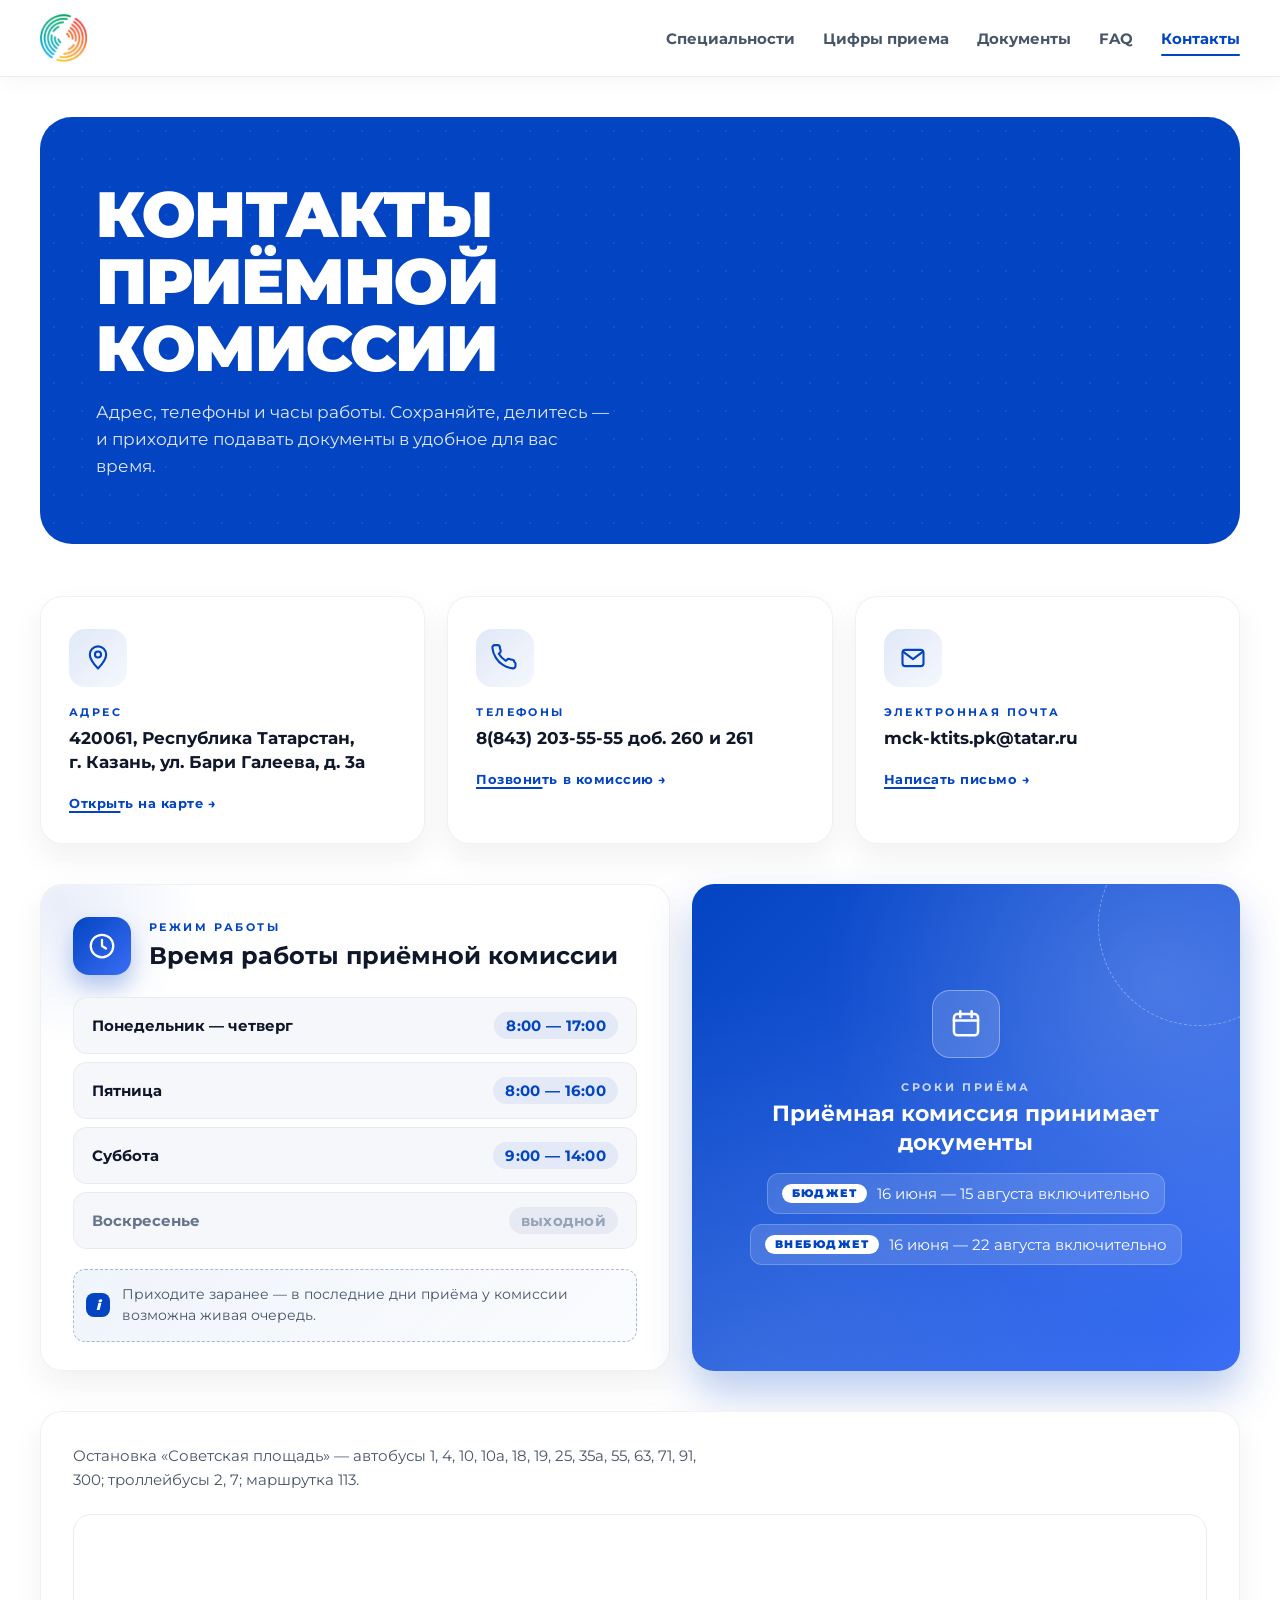
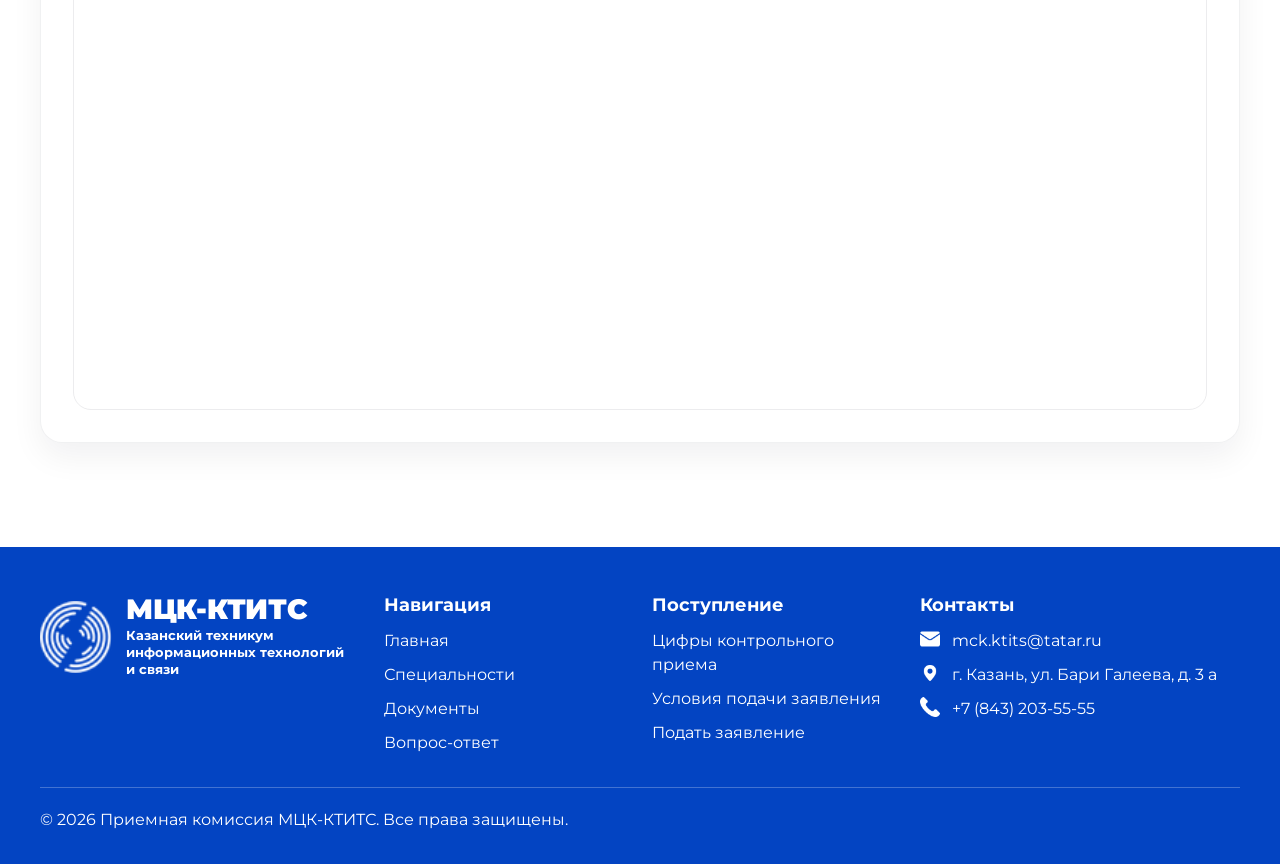
==== contacts.html @ 64af222c "add: contacts" ====
<!doctype html>
<html lang="ru">

<head>
    <meta charset="UTF-8">
    <meta name="viewport" content="width=device-width, initial-scale=1.0">
    <title>Контакты приёмной комиссии — МЦК-КТИТС</title>
    <link rel="shortcut icon" href="assets/media/images/logo/1.svg" type="image/x-icon">
    <link rel="stylesheet" href="assets/css/style.css">
</head>

<body>
    <div class="page">
        <header class="site-header">
            <div class="container site-header__inner">
                <a href="index.html" class="site-header__brand" aria-label="Главная">
                    <img src="assets/media/images/logo/1.svg" alt="" width="48" height="48">
                </a>
                <nav class="site-nav" aria-label="Основная навигация">
                    <a href="specialities.html" class="site-nav__link">Специальности</a>
                    <a href="numbers.html" class="site-nav__link">Цифры приема</a>
                    <a href="documents.html" class="site-nav__link">Документы</a>
                    <a href="faq.html" class="site-nav__link">FAQ</a>
                    <a href="contacts.html" class="site-nav__link site-nav__link--active">Контакты</a>
                </nav>
                <button class="site-burger" type="button" aria-label="Меню" aria-expanded="false">
                    <span></span><span></span><span></span>
                </button>
            </div>
        </header>

        <main class="main">
            <section class="specialties-hero">
                <div class="container">
                    <div class="specialties-hero__panel">
                        <div class="specialties-hero__text">
                            <h1 class="specialties-hero__title">Контакты приёмной комиссии</h1>
                            <p class="specialties-hero__lead">
                                Адрес, телефоны и часы работы. Сохраняйте, делитесь — и приходите
                                подавать документы в удобное для вас время.
                            </p>
                        </div>
                    </div>
                </div>
            </section>

            <section class="contacts-page" aria-label="Контакты приёмной комиссии">
                <div class="container">
                    <ul class="contact-cards" role="list">
                        <li class="contact-card contact-card--address">
                            <div class="contact-card__icon" aria-hidden="true">
                                <svg viewBox="0 0 24 24" fill="none" stroke="currentColor" stroke-width="1.8"
                                    stroke-linecap="round" stroke-linejoin="round">
                                    <path d="M12 21s-7-7.2-7-12a7 7 0 1 1 14 0c0 4.8-7 12-7 12Z"></path>
                                    <circle cx="12" cy="9" r="2.6"></circle>
                                </svg>
                            </div>
                            <span class="contact-card__eyebrow">Адрес</span>
                            <p class="contact-card__value">
                                420061, Республика Татарстан,<br>
                                г. Казань, ул. Бари Галеева, д. 3а
                            </p>
                            <a class="contact-card__link"
                                href="https://yandex.ru/maps/?text=Казань%2C+ул.+Бари+Галеева%2C+3а" target="_blank"
                                rel="noopener">
                                Открыть на карте →
                            </a>
                        </li>

                        <li class="contact-card contact-card--phone">
                            <div class="contact-card__icon" aria-hidden="true">
                                <svg viewBox="0 0 24 24" fill="none" stroke="currentColor" stroke-width="1.8"
                                    stroke-linecap="round" stroke-linejoin="round">
                                    <path
                                        d="M21 16.5v2.4a2 2 0 0 1-2.2 2 19.7 19.7 0 0 1-8.6-3 19.4 19.4 0 0 1-6-6A19.7 19.7 0 0 1 1.2 3.3 2 2 0 0 1 3.2 1h2.4a2 2 0 0 1 2 1.7c.1.9.3 1.8.6 2.6a2 2 0 0 1-.5 2.1l-1 1a16 16 0 0 0 6 6l1-1a2 2 0 0 1 2.1-.5c.8.3 1.7.5 2.6.6a2 2 0 0 1 1.6 2Z">
                                    </path>
                                </svg>
                            </div>
                            <span class="contact-card__eyebrow">Телефоны</span>
                            <p class="contact-card__value">
                                <a href="tel:+78432035555">8(843) 203-55-55 доб. 260 и 261</a><br>
                            </p>
                            <a class="contact-card__link" href="tel:+78432035555">
                                Позвонить в комиссию →
                            </a>
                        </li>

                        <li class="contact-card contact-card--mail">
                            <div class="contact-card__icon" aria-hidden="true">
                                <svg viewBox="0 0 24 24" fill="none" stroke="currentColor" stroke-width="1.8"
                                    stroke-linecap="round" stroke-linejoin="round">
                                    <rect x="3" y="5" width="18" height="14" rx="2.5"></rect>
                                    <path d="m4 7 8 6 8-6"></path>
                                </svg>
                            </div>
                            <span class="contact-card__eyebrow">Электронная почта</span>
                            <p class="contact-card__value">
                                <a href="mailto:mck.ktits@tatar.ru">mck-ktits.pk@tatar.ru</a>
                            </p>
                            <a class="contact-card__link" href="mailto:mck-ktits.pk@tatar.ru">
                                Написать письмо →
                            </a>
                        </li>
                    </ul>

                    <div class="contacts-row">
                        <article class="schedule-card">
                            <div class="schedule-card__head">
                                <div class="schedule-card__icon" aria-hidden="true">
                                    <svg viewBox="0 0 24 24" fill="none" stroke="currentColor" stroke-width="1.8"
                                        stroke-linecap="round" stroke-linejoin="round">
                                        <circle cx="12" cy="12" r="9"></circle>
                                        <path d="M12 7v5l3.2 2"></path>
                                    </svg>
                                </div>
                                <div>
                                    <span class="schedule-card__eyebrow">Режим работы</span>
                                    <h2 class="schedule-card__title">Время работы приёмной комиссии</h2>
                                </div>
                            </div>
                            <ul class="schedule-list" role="list">
                                <li class="schedule-list__item">
                                    <span class="schedule-list__days">Понедельник — четверг</span>
                                    <span class="schedule-list__hours">8:00 — 17:00</span>
                                </li>
                                <li class="schedule-list__item">
                                    <span class="schedule-list__days">Пятница</span>
                                    <span class="schedule-list__hours">8:00 — 16:00</span>
                                </li>
                                <li class="schedule-list__item">
                                    <span class="schedule-list__days">Суббота</span>
                                    <span class="schedule-list__hours">9:00 — 14:00</span>
                                </li>
                                <li class="schedule-list__item schedule-list__item--off">
                                    <span class="schedule-list__days">Воскресенье</span>
                                    <span class="schedule-list__hours">выходной</span>
                                </li>
                            </ul>
                            <p class="schedule-card__note">
                                Приходите заранее — в последние дни приёма у комиссии возможна живая очередь.
                            </p>
                        </article>

                        <aside class="admission-notice admission-notice--page">
                            <div class="admission-notice__icon" aria-hidden="true">
                                <svg viewBox="0 0 24 24" fill="none" stroke="currentColor" stroke-width="1.8"
                                    stroke-linecap="round" stroke-linejoin="round">
                                    <rect x="3.5" y="5" width="17" height="15" rx="2.5"></rect>
                                    <path d="M3.5 9.5h17"></path>
                                    <path d="M8 3v4"></path>
                                    <path d="M16 3v4"></path>
                                </svg>
                            </div>
                            <div class="admission-notice__body">
                                <p class="admission-notice__eyebrow">Сроки приёма</p>
                                <h2 class="admission-notice__title">Приёмная комиссия принимает документы</h2>
                                <ul class="admission-notice__dates">
                                    <li>
                                        <span class="admission-notice__tag">Бюджет</span>
                                        <span>16 июня — 15 августа включительно</span>
                                    </li>
                                    <li>
                                        <span class="admission-notice__tag">Внебюджет</span>
                                        <span>16 июня — 22 августа включительно</span>
                                    </li>
                                </ul>
                            </div>
                        </aside>
                    </div>

                    <section class="map-card" aria-label="Карта">
                        <div class="map-card__head">
                            <p class="map-card__lead">
                                Остановка «Советская площадь» — автобусы 1, 4, 10, 10а, 18, 19, 25, 35а, 55, 63, 71, 91,
                                300; троллейбусы 2, 7; маршрутка 113.
                            </p>
                        </div>
                        <div class="map-card__frame">
                            <iframe
                                src="https://yandex.ru/map-widget/v1/?text=Казань%2C%20Бари%20Галеева%203а&z=16"
                                title="Карта — ул. Бари Галеева, 3а, Казань" loading="lazy"
                                referrerpolicy="no-referrer-when-downgrade"></iframe>
                        </div>
                    </section>
                </div>
            </section>
        </main>

        <footer class="footer" id="contacts">
            <div class="container footer__inner">
                <div class="footer__top">
                    <div class="footer__col">
                        <a href="index.html" class="brand brand--footer">
                            <img src="assets/media/images/logo/white.svg" alt="" width="50" height="50"
                                class="brand__logo">
                            <span class="brand__text-wrap">
                                <span class="brand__text">МЦК-КТИТС</span>
                                <span class="brand__subtitle">Казанский техникум информационных технологий и
                                    связи</span>
                            </span>
                        </a>
                    </div>

                    <div class="footer__col">
                        <p class="footer__title">Навигация</p>
                        <ul class="footer-links">
                            <li><a href="index.html">Главная</a></li>
                            <li><a href="specialities.html">Специальности</a></li>
                            <li><a href="documents.html">Документы</a></li>
                            <li><a href="faq.html">Вопрос-ответ</a></li>
                        </ul>
                    </div>

                    <div class="footer__col">
                        <p class="footer__title">Поступление</p>
                        <ul class="footer-links">
                            <li><a href="numbers.html">Цифры контрольного приема</a></li>
                            <li><a href="#">Условия подачи заявления</a></li>
                            <li><a href="#">Подать заявление</a></li>
                        </ul>
                    </div>

                    <div class="footer__col">
                        <p class="footer__title">Контакты</p>
                        <ul class="contacts">
                            <li>
                                <img src="assets/media/images/icons/email.svg" alt="" width="20" height="20">
                                <a href="mailto:mck.ktits@tatar.ru">mck.ktits@tatar.ru</a>
                            </li>
                            <li>
                                <img src="assets/media/images/icons/adress.svg" alt="" width="20" height="20">
                                <span>г. Казань, ул. Бари Галеева, д. 3 а</span>
                            </li>
                            <li>
                                <img src="assets/media/images/icons/phone.svg" alt="" width="20" height="20">
                                <a href="tel:+78432035555">+7 (843) 203-55-55</a>
                            </li>
                        </ul>
                    </div>
                </div>

                <p class="footer__bottom">© 2026 Приемная комиссия МЦК-КТИТС. Все права защищены.</p>
            </div>
        </footer>
    </div>
    <script src="assets/js/main.js"></script>
</body>

</html>
---- assets/css/style.css ----
* {
  padding: 0;
  margin: 0;
  box-sizing: border-box;
  scroll-behavior: smooth;
  font-family: 'Montserrat';
  font-weight: 400;
  transition: 0.6s;
  text-decoration: none;
  list-style: none;
}

body {
  color: #1A1A1A;
  background: #fff;
  overflow-x: hidden;
}

:root {
  --accent-color: #0344C2;
  --color-primary: #0344C2;
  --color-surface: #ffffff;
  --color-text: #1A1A1A;
  --color-text-secondary: rgba(31, 41, 51, 0.7);
}

@font-face {
  font-family: 'Montserrat';
  src: url(../fonts/Montserrat-Black.ttf);
  font-weight: 900;
}

@font-face {
  font-family: 'Montserrat';
  src: url(../fonts/Montserrat-Bold.ttf);
  font-weight: 700;
}

@font-face {
  font-family: 'Montserrat';
  src: url(../fonts/Montserrat-Light.ttf);
  font-weight: 200;
}

@font-face {
  font-family: 'Montserrat';
  src: url(../fonts/Montserrat-Medium.ttf);
  font-weight: 500;
}

@font-face {
  font-family: 'Montserrat';
  src: url(../fonts/Montserrat-Regular.ttf);
  font-weight: 400;
}

/* ── CONTAINER ── */
.container {
  width: calc(100% - 32px);
  max-width: 1200px;
  margin: 0 auto;
}

/* ── HERO ── */
/* ── HERO ── */
/* секция */
/* HERO */
.hero-banner {
  position: relative;
  min-height: 80vh;
  background: #eef1f5;
  overflow: hidden;
}

/* фото справа */
.hero-banner__photo {
  position: absolute;
  inset: 0;
  width: 100%;
  height: 100%;
  object-fit: cover;
  object-position: center;
  z-index: 1;
}

/* синяя плашка слева — с анимацией раскрытия */
.hero-banner__panel {
  position: absolute;
  top: 0;
  left: 0;
  bottom: 0;
  width: 58%;
  background: var(--accent-color);
  clip-path: polygon(0 0, 100% 0, calc(100% - 140px) 100%, 0 100%);
  z-index: 2;
  transform-origin: left center;
  animation: heroPanelReveal 0.9s cubic-bezier(0.22, 1, 0.36, 1) both;
}

.hero-banner__inner {
  position: relative;
  z-index: 3;
  animation: heroContentFade 0.7s ease 0.6s both;
}

@keyframes heroPanelReveal {
  from {
    transform: scaleX(0);
  }

  to {
    transform: scaleX(1);
  }
}

@keyframes heroContentFade {
  from {
    opacity: 0;
    transform: translateX(-20px);
  }

  to {
    opacity: 1;
    transform: translateX(0);
  }
}

/* контент внутри синей части */
.hero-banner__content {
  width: 100%;
  max-width: 580px;
  min-height: 680px;
  display: flex;
  flex-direction: column;
  justify-content: flex-start;
  padding: 52px 0 64px;
  color: #ffffff;
}

/* контакты */
.hero-banner__contacts {
  display: flex;
  align-items: center;
  gap: 36px;
  margin-bottom: 42px;
  flex-wrap: wrap;
}

.hero-banner__contact {
  display: flex;
  align-items: center;
  gap: 8px;
  color: #ffffff;
  text-decoration: none;
  font-size: 15px;
  font-weight: 500;
  line-height: 1.4;
  transition: opacity 0.2s ease;
}

.hero-banner__contact:hover {
  opacity: 0.85;
}

.hero-banner__contact-icon {
  width: 18px;
  height: 18px;
  flex-shrink: 0;
  filter: brightness(0) invert(1);
}

/* логоблок */
.hero-banner__brand {
  display: flex;
  align-items: center;
  gap: 18px;
  max-width: 430px;
  font-weight: 900;
  margin-top: 12px;
}

.hero-banner__logo {
  width: 70px;
  height: 70px;
  object-fit: contain;
  flex-shrink: 0;
}

.hero-banner__brand-text {
  display: flex;
  flex-direction: column;
}

.hero-banner__brand-title {
  font-weight: 700;
  font-size: 34px;
  font-weight: 800;
  line-height: 1.05;
  margin-bottom: 6px;
}

.hero-banner__brand-subtitle {
  font-size: 12px;
  line-height: 1.35;
  font-weight: 500;
  max-width: 320px;
}

/* текст */
.hero-banner__text {
  max-width: 540px;
  margin-top: auto;
}

.hero-banner__eyebrow {
  font-size: 22px;
  font-weight: 500;
  line-height: 1.3;
  margin-bottom: 16px;
}

.hero-banner__title {
  font-weight: 700;
  font-size: clamp(50px, 6vw, 82px);
  line-height: 0.95;
  text-transform: uppercase;
  margin: 0;
  max-width: 560px;
  font-weight: 900;
}

.quick-links-section {
  margin-top: 20px;
}

.quick-links {
  border-radius: 30px;
  background: #f6f7fb;
  padding: 32px;
}

.quick-links__grid {
  display: grid;
  grid-template-columns: repeat(3, minmax(0, 1fr));
  gap: 24px;
}

.quick-link-card {
  display: flex;
  align-items: center;
  justify-content: space-between;
  gap: 16px;
  min-height: 116px;
  padding: 24px;
  border-radius: 20px;
  background: var(--accent-color);
  font-size: 20px;
  font-weight: 800;
  line-height: 1.3;
  color: white;
  box-shadow: 0 8px 24px rgba(0, 0, 0, 0.06);
}

.quick-link-card:hover,
.quick-link-card:focus-visible {
  background: white;
  color: var(--accent-color);
  transform: translateY(-2px);
}

.quick-link-card img {
  flex-shrink: 0;
  width: 40px;
  height: 40px;
  object-fit: contain;
}

.admission-steps {
  position: relative;
  margin-top: 28px;
  padding: 0 0 80px;
  background: transparent;
  overflow: hidden;
}

.admission-steps__panel {
  position: relative;
  z-index: 0;
  background: #f6f7fb;
  border-radius: 30px;
  padding: 88px 56px 96px;
  overflow: hidden;
}

.admission-steps__panel::before {
  content: "";
  position: absolute;
  inset: 0;
  background-image: radial-gradient(#0f172a 1px, transparent 1.6px);
  background-size: 32px 32px;
  opacity: 0.05;
  pointer-events: none;
}

.admission-steps__panel::after {
  content: "";
  position: absolute;
  top: -120px;
  right: -120px;
  width: 380px;
  height: 380px;
  border-radius: 50%;
  background: radial-gradient(circle, rgba(3, 68, 194, 0.18), transparent 70%);
  pointer-events: none;
  animation: admissionBlobFloat 14s ease-in-out infinite;
}

@keyframes admissionBlobFloat {
  0%, 100% { transform: translate(0, 0) scale(1); }
  50% { transform: translate(-40px, 40px) scale(1.12); }
}

.admission-steps__panel>* {
  position: relative;
  z-index: 1;
}

.admission-steps__head {
  max-width: 720px;
  margin: 0 auto 40px;
  text-align: center;
}

.admission-steps__kicker {
  display: inline-flex;
  align-items: center;
  gap: 8px;
  padding: 6px 14px;
  border-radius: 999px;
  background: rgba(3, 68, 194, 0.08);
  color: var(--accent-color);
  font-size: 12px;
  font-weight: 700;
  letter-spacing: 0.2em;
  text-transform: uppercase;
}

.admission-steps__kicker::before {
  content: "";
  width: 6px;
  height: 6px;
  border-radius: 50%;
  background: var(--accent-color);
  box-shadow: 0 0 0 4px rgba(3, 68, 194, 0.2);
  animation: admissionKickerPulse 1.8s ease-in-out infinite;
}

@keyframes admissionKickerPulse {
  0%, 100% { box-shadow: 0 0 0 4px rgba(3, 68, 194, 0.2); }
  50% { box-shadow: 0 0 0 8px rgba(3, 68, 194, 0); }
}

.admission-steps__title {
  margin: 18px 0 14px;
  font-size: clamp(30px, 3.6vw, 44px);
  font-weight: 800;
  line-height: 1.1;
  letter-spacing: -0.02em;
  color: #0f172a;
}

.admission-steps__lead {
  font-size: clamp(15px, 1.5vw, 17px);
  line-height: 1.6;
  color: #475569;
  max-width: 560px;
  margin: 0 auto;
}

/* ── Инфо-блок со сроками (не шаг) ── */
.admission-notice {
  position: relative;
  max-width: 960px;
  margin: 0 auto 56px;
  padding: 28px 32px;
  display: grid;
  grid-template-columns: 68px minmax(0, 1fr);
  gap: 22px;
  align-items: center;
  background: linear-gradient(135deg, var(--accent-color), #3a6ef5);
  border-radius: 22px;
  color: #ffffff;
  box-shadow: 0 22px 44px rgba(3, 68, 194, 0.28);
  overflow: hidden;
}

.admission-notice::before {
  content: "";
  position: absolute;
  inset: 0;
  background-image:
    radial-gradient(circle at 85% 20%, rgba(255, 255, 255, 0.18), transparent 55%),
    radial-gradient(circle at 10% 110%, rgba(255, 255, 255, 0.12), transparent 60%);
  pointer-events: none;
}

.admission-notice::after {
  content: "";
  position: absolute;
  right: -60px;
  top: -60px;
  width: 200px;
  height: 200px;
  border-radius: 50%;
  border: 1px dashed rgba(255, 255, 255, 0.35);
  animation: admissionRingSpin 26s linear infinite;
  pointer-events: none;
}

@keyframes admissionRingSpin {
  to { transform: rotate(360deg); }
}

.admission-notice__icon {
  position: relative;
  width: 68px;
  height: 68px;
  border-radius: 18px;
  background: rgba(255, 255, 255, 0.15);
  border: 1px solid rgba(255, 255, 255, 0.35);
  display: flex;
  align-items: center;
  justify-content: center;
  color: #ffffff;
  backdrop-filter: blur(6px);
  animation: admissionIconBob 3.6s ease-in-out infinite;
}

.admission-notice__icon svg {
  width: 34px;
  height: 34px;
}

@keyframes admissionIconBob {
  0%, 100% { transform: translateY(0); }
  50% { transform: translateY(-5px); }
}

.admission-notice__body {
  position: relative;
}

.admission-notice__eyebrow {
  font-size: 11px;
  font-weight: 700;
  letter-spacing: 0.24em;
  text-transform: uppercase;
  color: rgba(255, 255, 255, 0.75);
  margin: 0 0 6px;
}

.admission-notice__title {
  font-size: clamp(18px, 1.9vw, 22px);
  font-weight: 700;
  line-height: 1.3;
  margin: 0 0 16px;
  color: #ffffff;
}

.admission-notice__dates {
  list-style: none;
  padding: 0;
  margin: 0;
  display: flex;
  flex-wrap: wrap;
  gap: 10px;
}

.admission-notice__dates li {
  display: inline-flex;
  align-items: center;
  gap: 10px;
  padding: 10px 14px;
  border-radius: 12px;
  background: rgba(255, 255, 255, 0.14);
  border: 1px solid rgba(255, 255, 255, 0.22);
  font-size: 14.5px;
  color: #ffffff;
  backdrop-filter: blur(4px);
  transition: transform 0.3s ease, background 0.3s ease;
}

.admission-notice__dates li:hover {
  transform: translateY(-2px);
  background: rgba(255, 255, 255, 0.22);
}

.admission-notice__tag {
  display: inline-flex;
  align-items: center;
  padding: 3px 10px;
  border-radius: 999px;
  background: #ffffff;
  color: var(--accent-color);
  font-size: 10.5px;
  font-weight: 800;
  letter-spacing: 0.14em;
  text-transform: uppercase;
}

/* ── Шаги ── */
.admission-flow {
  position: relative;
  list-style: none;
  padding: 0;
  margin: 0 auto;
  max-width: 960px;
}

.admission-flow::before {
  content: "";
  position: absolute;
  left: 39px;
  top: 20px;
  bottom: 20px;
  width: 2px;
  background: linear-gradient(180deg, rgba(3, 68, 194, 0.35), rgba(3, 68, 194, 0.1));
  z-index: 0;
}

.admission-flow__item {
  position: relative;
  display: grid;
  grid-template-columns: 80px minmax(0, 1fr);
  gap: 28px;
  padding: 18px 0;
  opacity: 0;
  transform: translateX(-20px);
  transition: opacity 0.7s cubic-bezier(0.22, 1, 0.36, 1),
    transform 0.7s cubic-bezier(0.22, 1, 0.36, 1);
  transition-delay: calc(var(--i, 1) * 90ms);
}

.admission-flow__item.is-visible {
  opacity: 1;
  transform: translateX(0);
}

.admission-flow__marker {
  position: relative;
  width: 80px;
  height: 80px;
  display: flex;
  align-items: center;
  justify-content: center;
  z-index: 1;
}

.admission-flow__num {
  position: relative;
  z-index: 2;
  display: inline-flex;
  align-items: center;
  justify-content: center;
  width: 60px;
  height: 60px;
  border-radius: 18px;
  background: linear-gradient(135deg, var(--accent-color), #3a6ef5);
  color: #ffffff;
  font-size: 24px;
  font-weight: 800;
  letter-spacing: 0.02em;
  box-shadow: 0 14px 26px rgba(3, 68, 194, 0.35);
  transform: rotate(-6deg);
  transition: transform 0.4s cubic-bezier(0.22, 1, 0.36, 1);
}

.admission-flow__ring {
  position: absolute;
  inset: 0;
  border-radius: 24px;
  border: 2px dashed rgba(3, 68, 194, 0.45);
  animation: admissionRingSpin 18s linear infinite;
}

.admission-flow__item:hover .admission-flow__num {
  transform: rotate(0deg) scale(1.08);
}

.admission-flow__card {
  position: relative;
  background: #ffffff;
  border: 1px solid rgba(15, 23, 42, 0.06);
  border-radius: 20px;
  padding: 30px 34px;
  box-shadow: 0 14px 30px rgba(15, 23, 42, 0.06);
  transition: transform 0.3s ease, box-shadow 0.3s ease, border-color 0.3s ease;
  overflow: hidden;
}

.admission-flow__card::before {
  content: "";
  position: absolute;
  left: 0;
  top: 0;
  width: 4px;
  height: 100%;
  background: linear-gradient(180deg, var(--accent-color), #3a6ef5);
  transform: scaleY(0);
  transform-origin: top center;
  transition: transform 0.4s cubic-bezier(0.22, 1, 0.36, 1);
}

.admission-flow__card::after {
  content: "";
  position: absolute;
  right: -30px;
  bottom: -30px;
  width: 140px;
  height: 140px;
  border-radius: 50%;
  background: radial-gradient(circle, rgba(3, 68, 194, 0.08), transparent 65%);
  opacity: 0;
  transition: opacity 0.4s ease;
  pointer-events: none;
}

.admission-flow__item:hover .admission-flow__card {
  transform: translateY(-4px);
  box-shadow: 0 22px 40px rgba(15, 23, 42, 0.1);
  border-color: rgba(3, 68, 194, 0.2);
}

.admission-flow__item:hover .admission-flow__card::before {
  transform: scaleY(1);
}

.admission-flow__item:hover .admission-flow__card::after {
  opacity: 1;
}

.admission-flow__eyebrow {
  display: inline-block;
  font-size: 11px;
  font-weight: 700;
  letter-spacing: 0.22em;
  text-transform: uppercase;
  color: var(--accent-color);
  margin-bottom: 10px;
}

.admission-flow__card h3 {
  font-size: clamp(20px, 2vw, 24px);
  font-weight: 700;
  line-height: 1.3;
  margin: 0 0 14px;
  color: #0f172a;
}

.admission-flow__card p {
  font-size: clamp(15px, 1.5vw, 16px);
  line-height: 1.65;
  color: #475569;
  margin: 0;
}

.admission-flow__checklist {
  list-style: none;
  padding: 0;
  margin: 0;
  display: grid;
  grid-template-columns: repeat(2, minmax(0, 1fr));
  gap: 10px 18px;
}

.admission-flow__checklist li {
  position: relative;
  padding: 10px 0 10px 28px;
  font-size: 15px;
  line-height: 1.45;
  color: #334155;
  border-bottom: 1px dotted rgba(15, 23, 42, 0.1);
}

.admission-flow__checklist li::before {
  content: "";
  position: absolute;
  left: 2px;
  top: 16px;
  width: 12px;
  height: 6px;
  border-left: 2px solid var(--accent-color);
  border-bottom: 2px solid var(--accent-color);
  transform: rotate(-45deg);
}

.admission-flow__checklist em {
  font-style: normal;
  color: #94a3b8;
  font-size: 13px;
  margin-left: 4px;
}

.admission-flow__actions {
  margin-top: 22px;
  display: flex;
  gap: 12px;
  flex-wrap: wrap;
}

.admission-flow__btn {
  min-height: 44px;
  padding: 10px 20px;
  border-radius: 12px;
  border: 1.5px solid var(--accent-color);
  background: var(--accent-color);
  color: #ffffff;
  font-size: 13px;
  font-weight: 700;
  letter-spacing: 0.04em;
  display: inline-flex;
  align-items: center;
  gap: 6px;
  position: relative;
  overflow: hidden;
  transition: transform 0.25s ease, background 0.25s ease, color 0.25s ease, box-shadow 0.25s ease;
}

.admission-flow__btn::before {
  content: "";
  position: absolute;
  inset: 0;
  background: linear-gradient(120deg, transparent 30%, rgba(255, 255, 255, 0.35) 50%, transparent 70%);
  transform: translateX(-120%);
  transition: transform 0.6s ease;
}

.admission-flow__btn:hover {
  transform: translateY(-2px);
  background: #0f172a;
  border-color: #0f172a;
  box-shadow: 0 12px 22px rgba(15, 23, 42, 0.2);
}

.admission-flow__btn:hover::before {
  transform: translateX(120%);
}

.admission-flow__btn--ghost {
  background: transparent;
  color: var(--accent-color);
}

.admission-flow__btn--ghost:hover {
  background: var(--accent-color);
  color: #ffffff;
  border-color: var(--accent-color);
}

.admission-flow__btn--inline {
  margin-top: 22px;
}

.admission-flow__note {
  position: relative;
  margin-top: 20px;
  padding: 16px 18px 16px 54px;
  border-radius: 14px;
  background: linear-gradient(135deg, rgba(3, 68, 194, 0.06), rgba(3, 68, 194, 0.02));
  border: 1px dashed rgba(3, 68, 194, 0.35);
  font-size: 14.5px;
  line-height: 1.6;
  color: #475569;
}

.admission-flow__note::before {
  content: "!";
  position: absolute;
  left: 14px;
  top: 50%;
  transform: translateY(-50%);
  width: 28px;
  height: 28px;
  border-radius: 8px;
  background: var(--accent-color);
  color: #ffffff;
  font-family: 'Montserrat', sans-serif;
  font-weight: 800;
  font-size: 15px;
  display: flex;
  align-items: center;
  justify-content: center;
  box-shadow: 0 4px 10px rgba(3, 68, 194, 0.35);
}

.admission-flow__item--finish .admission-flow__card {
  background:
    linear-gradient(135deg, rgba(3, 68, 194, 0.06), transparent 55%),
    #ffffff;
}

@media (prefers-reduced-motion: reduce) {
  .admission-flow__item {
    opacity: 1 !important;
    transform: none !important;
  }

  .admission-steps__panel::after,
  .admission-notice__icon,
  .admission-steps__kicker::before,
  .admission-flow__ring,
  .admission-notice::after {
    animation: none !important;
  }
}

/* планшеты */
@media (max-width: 1200px) {
  .hero-banner {
    min-height: 620px;
  }

  .hero-banner__content {
    min-height: 620px;
    max-width: 520px;
  }

  .hero-banner__title {
    font-size: clamp(48px, 5vw, 72px);
  }

  .hero-banner__brand {
    margin-bottom: 52px;
  }

  .quick-links {
    padding: 28px;
  }

  .quick-links__grid {
    grid-template-columns: repeat(2, minmax(0, 1fr));
    gap: 20px;
  }

  .quick-link-card {
    min-height: 108px;
    padding: 22px;
    font-size: 18px;
  }

  .admission-steps {
    margin-top: 24px;
    padding: 0 0 64px;
  }

  .admission-steps__panel {
    padding: 64px 28px 72px;
    border-radius: 26px;
  }

  .admission-steps__head {
    margin-bottom: 36px;
  }

  .admission-notice {
    padding: 24px 26px;
    margin-bottom: 44px;
  }

  .admission-flow__card {
    padding: 26px 26px;
  }

  .admission-flow__checklist {
    grid-template-columns: 1fr;
  }
}

/* мобильные */
@media (max-width: 768px) {
  .container {
    max-width: 700px;
  }

  .hero-banner {
    min-height: auto;
    background: var(--accent-color);
  }

  .hero-banner__photo {
    display: none;
  }

  .hero-banner__panel {
    position: static;
    width: 100%;
    clip-path: none;
    animation: none;
  }

  .hero-banner__inner {
    animation: none;
  }

  .hero-banner__content {
    max-width: 100%;
    min-height: auto;
    padding: 28px 0 36px;
  }

  .hero-banner__contacts {
    flex-direction: column;
    align-items: flex-start;
    gap: 10px;
    margin-bottom: 24px;
  }

  .hero-banner__brand {
    margin-bottom: 32px;
    gap: 14px;
    margin-top: 10px;
  }

  .hero-banner__logo {
    width: 56px;
    height: 56px;
  }

  .hero-banner__brand-title {
    font-size: 26px;
  }

  .hero-banner__brand-subtitle {
    font-size: 11px;
    max-width: 260px;
  }

  .hero-banner__eyebrow {
    font-size: 17px;
    margin-bottom: 12px;
  }

  .hero-banner__title {
    font-size: 42px;
    line-height: 1;
    text-transform: none;
    max-width: 100%;
  }

  .quick-links {
    padding: 16px;
    border-radius: 22px;
  }

  .quick-links__grid {
    grid-template-columns: 1fr;
    gap: 14px;
  }

  .quick-link-card {
    min-height: 92px;
    padding: 18px;
    border-radius: 16px;
    font-size: 16px;
  }

  .quick-link-card img {
    width: 32px;
    height: 32px;
  }

  .admission-steps {
    margin-top: 18px;
    padding: 0 0 48px;
  }

  .admission-steps__panel {
    padding: 48px 16px 56px;
    border-radius: 22px;
  }

  .admission-steps__head {
    margin-bottom: 28px;
  }

  .admission-notice {
    grid-template-columns: 52px minmax(0, 1fr);
    gap: 16px;
    padding: 22px 20px;
    margin-bottom: 36px;
    border-radius: 18px;
  }

  .admission-notice__icon {
    width: 52px;
    height: 52px;
    border-radius: 14px;
  }

  .admission-notice__icon svg {
    width: 28px;
    height: 28px;
  }

  .admission-notice__dates {
    flex-direction: column;
    gap: 8px;
  }

  .admission-notice__dates li {
    width: 100%;
    font-size: 13.5px;
  }

  .admission-flow::before {
    left: 25px;
  }

  .admission-flow__item {
    grid-template-columns: 52px minmax(0, 1fr);
    gap: 16px;
    padding: 14px 0;
  }

  .admission-flow__marker {
    width: 52px;
    height: 52px;
  }

  .admission-flow__num {
    width: 44px;
    height: 44px;
    border-radius: 14px;
    font-size: 18px;
  }

  .admission-flow__ring {
    border-radius: 18px;
  }

  .admission-flow__card {
    padding: 22px 20px;
    border-radius: 16px;
  }

  .admission-flow__card h3 {
    margin-bottom: 12px;
  }

  .admission-flow__checklist {
    grid-template-columns: 1fr;
  }

  .admission-flow__actions {
    margin-top: 16px;
    flex-direction: column;
    gap: 10px;
  }

  .admission-flow__btn {
    width: 100%;
    justify-content: center;
  }

  .admission-flow__btn--inline {
    margin-top: 16px;
  }

  .admission-flow__note {
    margin-top: 16px;
    padding: 14px 16px 14px 52px;
  }
}

/* ── CONTACTS PAGE ── */
.contacts-page {
  padding: 24px 0 72px;
}

.contact-cards {
  list-style: none;
  margin: 0 0 40px;
  padding: 0;
  display: grid;
  grid-template-columns: repeat(3, minmax(0, 1fr));
  gap: 22px;
}

.contact-card {
  position: relative;
  padding: 32px 28px 30px;
  background: #ffffff;
  border: 1px solid rgba(15, 23, 42, 0.06);
  border-radius: 22px;
  box-shadow: 0 14px 32px rgba(15, 23, 42, 0.06);
  transition: transform 0.35s cubic-bezier(0.22, 1, 0.36, 1),
    box-shadow 0.35s ease,
    border-color 0.35s ease;
  overflow: hidden;
}

.contact-card::before {
  content: "";
  position: absolute;
  left: 0;
  right: 0;
  bottom: 0;
  height: 4px;
  background: linear-gradient(90deg, var(--accent-color), #3a6ef5);
  transform: scaleX(0);
  transform-origin: left center;
  transition: transform 0.4s cubic-bezier(0.22, 1, 0.36, 1);
}

.contact-card::after {
  content: "";
  position: absolute;
  right: -60px;
  top: -60px;
  width: 180px;
  height: 180px;
  border-radius: 50%;
  background: radial-gradient(circle, rgba(3, 68, 194, 0.08), transparent 65%);
  opacity: 0;
  transition: opacity 0.4s ease;
  pointer-events: none;
}

.contact-card:hover {
  transform: translateY(-6px);
  box-shadow: 0 24px 46px rgba(15, 23, 42, 0.1);
  border-color: rgba(3, 68, 194, 0.22);
}

.contact-card:hover::before {
  transform: scaleX(1);
}

.contact-card:hover::after {
  opacity: 1;
}

.contact-card__icon {
  position: relative;
  display: inline-flex;
  align-items: center;
  justify-content: center;
  width: 58px;
  height: 58px;
  margin-bottom: 18px;
  border-radius: 16px;
  background: linear-gradient(135deg, rgba(3, 68, 194, 0.12), rgba(3, 68, 194, 0.04));
  color: var(--accent-color);
  transition: transform 0.35s cubic-bezier(0.22, 1, 0.36, 1),
    background 0.35s ease,
    color 0.35s ease;
}

.contact-card__icon svg {
  width: 28px;
  height: 28px;
}

.contact-card:hover .contact-card__icon {
  transform: rotate(-8deg) scale(1.05);
  background: linear-gradient(135deg, var(--accent-color), #3a6ef5);
  color: #ffffff;
}

.contact-card__eyebrow {
  display: block;
  font-size: 11px;
  font-weight: 700;
  letter-spacing: 0.22em;
  text-transform: uppercase;
  color: var(--accent-color);
  margin-bottom: 8px;
}

.contact-card__value {
  margin: 0 0 18px;
  font-size: 17px;
  font-weight: 600;
  line-height: 1.4;
  color: #0f172a;
}

.contact-card__value a {
  color: inherit;
  font-weight: inherit;
  transition: color 0.25s ease;
}

.contact-card__value a:hover {
  color: var(--accent-color);
}

.contact-card__link {
  position: relative;
  display: inline-flex;
  align-items: center;
  gap: 6px;
  font-size: 13px;
  font-weight: 700;
  letter-spacing: 0.04em;
  color: var(--accent-color);
  padding-bottom: 2px;
}

.contact-card__link::after {
  content: "";
  position: absolute;
  left: 0;
  bottom: 0;
  width: 100%;
  height: 1.5px;
  background: var(--accent-color);
  transform: scaleX(0.35);
  transform-origin: left center;
  transition: transform 0.35s cubic-bezier(0.22, 1, 0.36, 1);
}

.contact-card__link:hover::after {
  transform: scaleX(1);
}

.contacts-row {
  display: grid;
  grid-template-columns: minmax(0, 1.15fr) minmax(0, 1fr);
  gap: 22px;
  margin-bottom: 40px;
  align-items: stretch;
}

.admission-notice--page {
  max-width: none;
  margin: 0;
  align-self: stretch;
  grid-template-columns: minmax(0, 1fr);
  justify-items: center;
  align-content: center;
  text-align: center;
  padding: 32px;
}

.admission-notice--page .admission-notice__body {
  display: flex;
  flex-direction: column;
  align-items: center;
}

.admission-notice--page .admission-notice__dates {
  justify-content: center;
}

/* ── Расписание ── */
.schedule-card {
  position: relative;
  background: #ffffff;
  border: 1px solid rgba(15, 23, 42, 0.06);
  border-radius: 22px;
  padding: 32px 32px 28px;
  box-shadow: 0 14px 32px rgba(15, 23, 42, 0.06);
  overflow: hidden;
}

.schedule-card::before {
  content: "";
  position: absolute;
  top: -120px;
  left: -120px;
  width: 280px;
  height: 280px;
  border-radius: 50%;
  background: radial-gradient(circle, rgba(3, 68, 194, 0.09), transparent 70%);
  pointer-events: none;
}

.schedule-card__head {
  position: relative;
  display: flex;
  align-items: center;
  gap: 18px;
  margin-bottom: 22px;
}

.schedule-card__icon {
  width: 58px;
  height: 58px;
  border-radius: 16px;
  background: linear-gradient(135deg, var(--accent-color), #3a6ef5);
  color: #ffffff;
  display: flex;
  align-items: center;
  justify-content: center;
  flex-shrink: 0;
  box-shadow: 0 12px 22px rgba(3, 68, 194, 0.28);
  animation: scheduleIconPulse 3.6s ease-in-out infinite;
}

.schedule-card__icon svg {
  width: 30px;
  height: 30px;
}

@keyframes scheduleIconPulse {
  0%, 100% { transform: translateY(0) rotate(0); }
  50% { transform: translateY(-3px) rotate(-4deg); }
}

.schedule-card__eyebrow {
  display: block;
  font-size: 11px;
  font-weight: 700;
  letter-spacing: 0.22em;
  text-transform: uppercase;
  color: var(--accent-color);
  margin-bottom: 6px;
}

.schedule-card__title {
  margin: 0;
  font-size: clamp(20px, 2vw, 24px);
  font-weight: 700;
  line-height: 1.3;
  color: #0f172a;
}

.schedule-list {
  position: relative;
  list-style: none;
  padding: 0;
  margin: 0 0 20px;
  display: flex;
  flex-direction: column;
  gap: 8px;
}

.schedule-list__item {
  display: flex;
  align-items: center;
  justify-content: space-between;
  gap: 16px;
  padding: 14px 18px;
  background: #f6f7fb;
  border: 1px solid rgba(15, 23, 42, 0.05);
  border-radius: 14px;
}

.schedule-list__days {
  font-size: 15px;
  font-weight: 600;
  color: #0f172a;
}

.schedule-list__hours {
  font-size: 15px;
  font-weight: 700;
  letter-spacing: 0.02em;
  color: var(--accent-color);
  padding: 4px 12px;
  border-radius: 999px;
  background: rgba(3, 68, 194, 0.08);
}

.schedule-list__item--off .schedule-list__hours {
  color: #94a3b8;
  background: rgba(148, 163, 184, 0.15);
  text-transform: lowercase;
}

.schedule-list__item--off .schedule-list__days {
  color: #64748b;
}

.schedule-card__note {
  position: relative;
  margin: 0;
  padding: 14px 16px 14px 48px;
  background: linear-gradient(135deg, rgba(3, 68, 194, 0.06), rgba(3, 68, 194, 0.02));
  border: 1px dashed rgba(3, 68, 194, 0.35);
  border-radius: 12px;
  font-size: 14px;
  line-height: 1.55;
  color: #475569;
}

.schedule-card__note::before {
  content: "i";
  position: absolute;
  left: 12px;
  top: 50%;
  transform: translateY(-50%);
  width: 24px;
  height: 24px;
  border-radius: 8px;
  background: var(--accent-color);
  color: #ffffff;
  font-family: 'Montserrat', sans-serif;
  font-weight: 800;
  font-size: 13px;
  display: flex;
  align-items: center;
  justify-content: center;
  font-style: italic;
}

/* ── Карта ── */
.map-card {
  position: relative;
  background: #ffffff;
  border: 1px solid rgba(15, 23, 42, 0.06);
  border-radius: 22px;
  padding: 32px 32px 32px;
  box-shadow: 0 14px 32px rgba(15, 23, 42, 0.06);
  overflow: hidden;
}

.map-card__head {
  max-width: 640px;
  margin-bottom: 22px;
}

.map-card__eyebrow {
  display: inline-block;
  font-size: 11px;
  font-weight: 700;
  letter-spacing: 0.22em;
  text-transform: uppercase;
  color: var(--accent-color);
  margin-bottom: 8px;
}

.map-card__title {
  margin: 0 0 10px;
  font-size: clamp(22px, 2.4vw, 28px);
  font-weight: 800;
  line-height: 1.2;
  color: #0f172a;
  letter-spacing: -0.01em;
}

.map-card__lead {
  margin: 0;
  font-size: 15px;
  line-height: 1.6;
  color: #475569;
}

.map-card__frame {
  position: relative;
  border-radius: 18px;
  overflow: hidden;
  aspect-ratio: 16 / 7;
  border: 1px solid rgba(15, 23, 42, 0.08);
}

.map-card__frame iframe {
  position: absolute;
  inset: 0;
  width: 100%;
  height: 100%;
  border: 0;
}

@media (max-width: 1200px) {
  .contact-cards {
    grid-template-columns: repeat(2, minmax(0, 1fr));
  }

  .contacts-row {
    grid-template-columns: 1fr;
  }

  .map-card__frame {
    aspect-ratio: 16 / 9;
  }
}

@media (max-width: 768px) {
  .contacts-page {
    padding: 16px 0 56px;
  }

  .contact-cards {
    grid-template-columns: 1fr;
    gap: 16px;
    margin-bottom: 28px;
  }

  .contact-card {
    padding: 26px 22px 24px;
    border-radius: 18px;
  }

  .contact-card__icon {
    width: 52px;
    height: 52px;
    margin-bottom: 14px;
  }

  .contact-card__value {
    font-size: 16px;
  }

  .contacts-row {
    gap: 16px;
    margin-bottom: 28px;
  }

  .schedule-card,
  .map-card {
    padding: 24px 20px;
    border-radius: 18px;
  }

  .schedule-card__head {
    gap: 14px;
    margin-bottom: 18px;
  }

  .schedule-card__icon {
    width: 50px;
    height: 50px;
  }

  .schedule-list__item {
    padding: 12px 14px;
    flex-wrap: wrap;
    gap: 6px;
  }

  .schedule-list__days,
  .schedule-list__hours {
    font-size: 14px;
  }

  .map-card__frame {
    aspect-ratio: 4 / 3;
    border-radius: 14px;
  }
}

@media (prefers-reduced-motion: reduce) {
  .schedule-card__icon {
    animation: none !important;
  }
}

.footer {
  margin-top: 32px;
  background: var(--accent-color);
  color: #ffffff;
}

.footer__inner {
  padding: 48px 0 32px;
}

.footer__top {
  display: grid;
  grid-template-columns: minmax(220px, 320px) minmax(0, 1fr) minmax(0, 1fr) minmax(240px, 320px);
  gap: 28px 24px;
  align-items: start;
}

.footer__title {
  margin: 0 0 12px;
  font-size: 18px;
  font-weight: 700;
  line-height: 1.2;
  color: #ffffff;
}

.brand--footer {
  display: flex;
  align-items: center;
  gap: 14px;
  max-width: 320px;
}

.brand--footer .brand__logo {
  width: 72px;
  height: 72px;
  flex-shrink: 0;
}

.brand--footer .brand__text-wrap {
  display: flex;
  flex-direction: column;
  gap: 4px;
}

.brand--footer .brand__text {
  display: block;
  color: #ffffff;
  font-size: 28px;
  font-weight: 800;
  line-height: 1;
  letter-spacing: -0.01em;
}

.brand--footer .brand__subtitle {
  display: block;
  color: #ffffff;
  font-size: 13px;
  font-weight: 600;
  line-height: 1.3;
  max-width: 230px;
}

.footer-links,
.contacts {
  list-style: none;
  margin: 0;
  padding: 0;
}

.footer-links li+li {
  margin-top: 10px;
}

.footer-links a {
  font-size: 16px;
  line-height: 1.5;
  color: white;
}

.footer-links a:hover,
.footer-links a:focus-visible {
  color: #ffffff;
  text-decoration: underline;
  text-underline-offset: 4px;
}

.contacts li {
  display: flex;
  align-items: flex-start;
  gap: 12px;
  font-size: 16px;
  line-height: 1.5;
}

.contacts li+li {
  margin-top: 10px;
}

.contacts img {
  flex-shrink: 0;
  width: 20px;
  height: 20px;
  object-fit: contain;
}

.contacts a {
  color: inherit;
}

.contacts a:hover,
.contacts a:focus-visible {
  text-decoration: underline;
  text-underline-offset: 4px;
}

.footer__bottom {
  margin: 32px 0 0;
  padding: 0;
  border-top: 1px solid rgba(255, 255, 255, 0.25);
  padding-top: 20px;
  font-size: 16px;
  line-height: 1.5;
}

@media (max-width: 1200px) {
  .footer__inner {
    padding: 40px 0 28px;
  }

  .footer__top {
    grid-template-columns: minmax(220px, 1fr) minmax(0, 1fr) minmax(0, 1fr);
    gap: 24px 18px;
  }

  .footer__col:first-child {
    grid-column: 1 / -1;
  }

  .brand--footer {
    max-width: 100%;
  }

  .brand--footer .brand__text {
    font-size: 24px;
  }

  .brand--footer .brand__subtitle {
    max-width: 100%;
  }
}

@media (max-width: 768px) {
  .footer {
    margin-top: 24px;
  }

  .footer__inner {
    padding: 32px 0 22px;
  }

  .footer__top {
    grid-template-columns: 1fr;
    gap: 22px;
  }

  .brand--footer {
    gap: 12px;
  }

  .brand--footer .brand__logo {
    width: 60px;
    height: 60px;
  }

  .brand--footer .brand__text {
    font-size: 20px;
  }

  .brand--footer .brand__subtitle {
    font-size: 12px;
  }

  .footer__title {
    font-size: 17px;
    margin-bottom: 10px;
  }

  .footer-links a,
  .contacts li {
    font-size: 15px;
  }

  .contacts li {
    gap: 10px;
  }

  .footer__bottom {
    margin-top: 24px;
    padding-top: 16px;
    font-size: 14px;
  }
}

/* ── Scroll reveal ── */
.reveal {
  opacity: 0;
  transform: translateY(32px);
  transition: opacity 0.7s cubic-bezier(0.22, 1, 0.36, 1),
    transform 0.7s cubic-bezier(0.22, 1, 0.36, 1);
  transition-delay: var(--reveal-delay, 0ms);
  will-change: opacity, transform;
}

.reveal.is-visible {
  opacity: 1;
  transform: translateY(0);
}

.admission-notice.reveal {
  transform: translateY(24px) scale(0.98);
}

.admission-notice.reveal.is-visible {
  transform: translateY(0) scale(1);
}

@media (prefers-reduced-motion: reduce) {
  .reveal {
    opacity: 1 !important;
    transform: none !important;
    transition: none !important;
  }
}

/* ── SITE HEADER (specialities page) ── */
.site-header {
  position: sticky;
  top: 0;
  z-index: 50;
  background: #ffffff;
  border-bottom: 1px solid rgba(15, 23, 42, 0.08);
  box-shadow: 0 4px 18px rgba(15, 23, 42, 0.04);
}

.site-header__inner {
  position: relative;
  display: flex;
  align-items: center;
  gap: 16px;
  padding: 14px 0;
}

.site-header__brand {
  display: flex;
  align-items: center;
  gap: 12px;
  color: #0f172a;
}

.site-header__brand img {
  flex-shrink: 0;
}

.site-header__brand-text {
  display: flex;
  flex-direction: column;
  line-height: 1.1;
}

.site-nav {
  display: flex;
  align-items: center;
  gap: 28px;
  margin-left: auto;
}

.site-nav a {
  font-size: 15px;
  font-weight: 600;
  color: #475569;
  position: relative;
  padding: 6px 0;
}

.site-nav a:hover {
  color: var(--accent-color);
}

.site-nav__link--active {
  color: var(--accent-color) !important;
}

.site-nav__link--active::after {
  content: "";
  position: absolute;
  left: 0;
  right: 0;
  bottom: -2px;
  height: 2px;
  background: var(--accent-color);
  border-radius: 2px;
}

.site-header__cta {
  padding: 10px 18px;
  border-radius: 12px;
  background: var(--accent-color);
  color: #ffffff;
  font-size: 14px;
  font-weight: 700;
  white-space: nowrap;
}

.site-header__cta:hover {
  background: #0f172a;
}

.site-burger {
  display: none;
  width: 44px;
  height: 44px;
  flex-direction: column;
  align-items: center;
  justify-content: center;
  gap: 5px;
  padding: 0;
  background: #ffffff;
  border: 1px solid rgba(15, 23, 42, 0.12);
  border-radius: 12px;
  cursor: pointer;
  flex-shrink: 0;
  transition: border-color 0.25s ease, background 0.25s ease;
}

.site-burger:hover {
  border-color: var(--accent-color);
}

.site-burger span {
  display: block;
  width: 20px;
  height: 2px;
  background: #0f172a;
  border-radius: 2px;
  transition: transform 0.25s ease, opacity 0.25s ease;
}

.site-burger.is-open span:nth-child(1) {
  transform: translateY(7px) rotate(45deg);
}

.site-burger.is-open span:nth-child(2) {
  opacity: 0;
}

.site-burger.is-open span:nth-child(3) {
  transform: translateY(-7px) rotate(-45deg);
}

/* ── SPECIALITIES HERO ── */
.specialties-hero {
  padding: 40px 0 28px;
}

.specialties-hero__panel {
  position: relative;
  overflow: hidden;
  border-radius: 32px;
  padding: 64px 56px;
  background: var(--accent-color);
  color: #ffffff;
  display: grid;
  grid-template-columns: minmax(0, 1fr) auto;
  align-items: center;
  gap: 40px;
}

.specialties-hero__panel::before {
  content: "";
  position: absolute;
  inset: 0;
  background-image: radial-gradient(#ffffff 1px, transparent 1.5px);
  background-size: 28px 28px;
  opacity: 0.08;
  pointer-events: none;
}

.specialties-hero__text {
  position: relative;
  z-index: 1;
  max-width: 640px;
}

.specialties-hero__title {
  margin: 0 0 16px;
  font-size: clamp(32px, 5vw, 64px);
  font-weight: 900;
  line-height: 1.05;
  text-transform: uppercase;
  letter-spacing: -0.02em;
  overflow-wrap: break-word;
  word-break: break-word;
  hyphens: auto;
}

.specialties-hero__lead {
  font-size: clamp(15px, 1.5vw, 17px);
  line-height: 1.6;
  color: rgba(255, 255, 255, 0.88);
  max-width: 520px;
}

.specialties-hero__badge {
  position: relative;
  z-index: 1;
  width: 200px;
  height: 200px;
  border-radius: 50%;
  background: rgba(255, 255, 255, 0.12);
  border: 1px solid rgba(255, 255, 255, 0.25);
  display: flex;
  align-items: center;
  justify-content: center;
  transform: rotate(-6deg);
}

.specialties-hero__badge img {
  filter: brightness(0) invert(1);
  opacity: 0.95;
}

/* ── SPECIALITIES SECTION ── */
.specialties-section {
  padding: 32px 0 64px;
}

.specialties-layout {
  display: grid;
  grid-template-columns: 280px minmax(0, 1fr);
  gap: 48px;
  align-items: start;
}

.specialties-filter {
  position: sticky;
  top: 96px;
  z-index: 10;
  border-radius: 30px;
  background: #ffffff;
  padding: 32px 28px;
  border: 1px solid rgba(31, 41, 51, 0.08);
  box-shadow: 0 10px 28px rgba(31, 41, 51, 0.04);
}

.specialties-list {
  min-width: 0;
}

.specialties-grid {
  display: grid;
  grid-template-columns: repeat(2, minmax(0, 1fr));
  gap: 28px;
  align-items: stretch;
}

@media (max-width: 1100px) {
  .specialties-layout {
    grid-template-columns: 1fr;
    gap: 28px;
  }

  .specialties-filter {
    position: static;
  }

  .specialties-grid {
    grid-template-columns: repeat(2, minmax(0, 1fr));
    gap: 22px;
  }
}

@media (max-width: 760px) {
  .specialties-grid {
    grid-template-columns: 1fr;
  }
}

.spec-card {
  position: relative;
  display: flex;
  flex-direction: column;
  padding: 32px;
  border-radius: 24px;
  background: #ffffff;
  border: 1px solid rgba(15, 23, 42, 0.08);
  box-shadow: 0 10px 30px rgba(15, 23, 42, 0.05);
  overflow: hidden;
  isolation: isolate;
  transition: transform 0.3s cubic-bezier(0.22, 1, 0.36, 1),
    box-shadow 0.3s ease,
    border-color 0.3s ease;
}

/* левая акцентная полоса */
.spec-card::before {
  content: "";
  position: absolute;
  left: 0;
  top: 0;
  bottom: 0;
  width: 5px;
  background: var(--accent-color);
  border-radius: 0 4px 4px 0;
  z-index: 1;
}

/* декоративный круг справа сверху */
.spec-card::after {
  content: "";
  position: absolute;
  top: -90px;
  right: -90px;
  width: 220px;
  height: 220px;
  border-radius: 50%;
  background: radial-gradient(circle, rgba(3, 68, 194, 0.1), transparent 65%);
  pointer-events: none;
  z-index: 0;
}

.spec-card:hover {
  transform: translateY(-6px);
  border-color: rgba(3, 68, 194, 0.3);
  box-shadow: 0 24px 48px rgba(3, 68, 194, 0.18);
}

/* декоративный градиентный блоб в углу */
.spec-card__watermark {
  position: absolute;
  right: -60px;
  bottom: -60px;
  width: 220px;
  height: 220px;
  border-radius: 50%;
  background: radial-gradient(circle at 30% 30%, rgba(3, 68, 194, 0.14), rgba(3, 68, 194, 0.02) 65%);
  font-size: 0;
  color: transparent;
  pointer-events: none;
  z-index: 0;
  transition: transform 0.5s ease, background 0.5s ease;
}

.spec-card__watermark::after {
  content: "";
  position: absolute;
  right: 45px;
  top: 45px;
  width: 60px;
  height: 60px;
  border-radius: 50%;
  border: 2px dashed rgba(3, 68, 194, 0.18);
  transition: transform 0.6s ease;
}

.spec-card:hover .spec-card__watermark {
  transform: scale(1.15);
  background: radial-gradient(circle at 30% 30%, rgba(3, 68, 194, 0.22), rgba(3, 68, 194, 0.04) 65%);
}

.spec-card:hover .spec-card__watermark::after {
  transform: rotate(90deg);
}

.spec-card__top {
  position: relative;
  z-index: 2;
  display: flex;
  align-items: center;
  gap: 16px;
  margin-bottom: 22px;
}

.spec-card__icon {
  flex-shrink: 0;
  width: 56px;
  height: 56px;
  border-radius: 16px;
  background: linear-gradient(135deg, var(--accent-color), #3a6ef5);
  color: #ffffff;
  display: flex;
  align-items: center;
  justify-content: center;
  box-shadow: 0 8px 20px rgba(3, 68, 194, 0.3);
  transform: rotate(-4deg);
  transition: transform 0.3s ease;
}

.spec-card__icon svg {
  width: 28px;
  height: 28px;
}

.spec-card:hover .spec-card__icon {
  transform: rotate(0deg) scale(1.05);
}

.spec-card__codebox {
  display: flex;
  flex-direction: column;
  min-width: 0;
}

.spec-card__codelabel {
  font-size: 10px;
  font-weight: 700;
  letter-spacing: 0.18em;
  text-transform: uppercase;
  color: #94a3b8;
  margin-bottom: 2px;
}

.spec-card__code {
  font-size: 20px;
  font-weight: 900;
  color: var(--accent-color);
  letter-spacing: 0.02em;
  font-variant-numeric: tabular-nums;
  line-height: 1;
}

.spec-card__title {
  position: relative;
  z-index: 2;
  margin: 0 0 6px;
  font-size: 24px;
  font-weight: 900;
  line-height: 1.2;
  color: #0f172a;
  letter-spacing: -0.01em;
}

.spec-card__meta {
  position: relative;
  z-index: 2;
  list-style: none;
  margin: 0 0 28px;
  padding: 0;
  display: flex;
  flex-wrap: wrap;
  gap: 8px;
}

.spec-chip {
  position: relative;
  display: inline-flex;
  align-items: center;
  gap: 8px;
  padding: 8px 14px 8px 36px;
  border-radius: 999px;
  background: #f1f5fb;
  border: 1px solid rgba(3, 68, 194, 0.12);
  font-size: 13px;
  line-height: 1.2;
  transition: background 0.2s ease, border-color 0.2s ease;
}

.spec-chip:hover {
  background: rgba(3, 68, 194, 0.08);
  border-color: rgba(3, 68, 194, 0.3);
}

.spec-chip__label {
  font-size: 11px;
  font-weight: 600;
  letter-spacing: 0.06em;
  text-transform: uppercase;
  color: #94a3b8;
}

.spec-chip__value {
  font-size: 13px;
  font-weight: 700;
  color: #0f172a;
}

.spec-chip::before {
  content: "";
  position: absolute;
  left: 10px;
  top: 50%;
  transform: translateY(-50%);
  width: 18px;
  height: 18px;
  background-repeat: no-repeat;
  background-position: center;
  background-size: contain;
}

.spec-chip--time::before {
  background-image: url("data:image/svg+xml,%3Csvg xmlns='http://www.w3.org/2000/svg' width='18' height='18' viewBox='0 0 20 20' fill='none'%3E%3Ccircle cx='10' cy='10' r='8' stroke='%230344C2' stroke-width='2'/%3E%3Cpath d='M10 5.5V10L13 11.8' stroke='%230344C2' stroke-width='2' stroke-linecap='round' stroke-linejoin='round'/%3E%3C/svg%3E");
}

.spec-chip--level::before {
  background-image: url("data:image/svg+xml,%3Csvg xmlns='http://www.w3.org/2000/svg' width='18' height='18' viewBox='0 0 20 20' fill='none'%3E%3Cpath d='M2 7.5 10 4l8 3.5-8 3.5L2 7.5Z' stroke='%230344C2' stroke-width='2' stroke-linejoin='round'/%3E%3Cpath d='M5 9.2V12c0 1.7 2.4 3 5 3s5-1.3 5-3V9.2' stroke='%230344C2' stroke-width='2' stroke-linecap='round' stroke-linejoin='round'/%3E%3C/svg%3E");
}

.spec-chip--form::before {
  background-image: url("data:image/svg+xml,%3Csvg xmlns='http://www.w3.org/2000/svg' width='18' height='18' viewBox='0 0 20 20' fill='none'%3E%3Cpath d='M10 10a3 3 0 1 0 0-6 3 3 0 0 0 0 6Z' stroke='%230344C2' stroke-width='2'/%3E%3Cpath d='M4 16c.9-2 3-3 6-3s5.1 1 6 3' stroke='%230344C2' stroke-width='2' stroke-linecap='round'/%3E%3C/svg%3E");
}

.spec-card__link {
  margin-top: auto;
  position: relative;
  z-index: 2;
  align-self: flex-start;
  min-height: 44px;
  padding: 10px 20px;
  border-radius: 12px;
  border: 1.5px solid var(--accent-color);
  background: var(--accent-color);
  color: #ffffff;
  font-size: 13px;
  font-weight: 700;
  letter-spacing: 0.04em;
  display: inline-flex;
  align-items: center;
  gap: 8px;
  transition: transform 0.2s ease, background 0.2s ease, border-color 0.2s ease;
}

.spec-card__link:hover {
  transform: translateY(-1px);
  background: #0f172a;
  border-color: #0f172a;
}

.spec-card__arrow {
  display: inline-flex;
  font-size: 14px;
  transition: transform 0.2s ease;
}

.spec-card__link:hover .spec-card__arrow {
  transform: translateX(3px);
}

/* ── Категорийные варианты иконки/бордера ── */
.spec-card[data-category="law"] .spec-card__icon {
  background: linear-gradient(135deg, #7c3aed, #4338ca);
  box-shadow: 0 8px 20px rgba(76, 29, 149, 0.3);
}

.spec-card[data-category="security"] .spec-card__icon {
  background: linear-gradient(135deg, #0ea5e9, #0344C2);
  box-shadow: 0 8px 20px rgba(14, 165, 233, 0.3);
}

.spec-card[data-category="econ"] .spec-card__icon {
  background: linear-gradient(135deg, #059669, #0344C2);
  box-shadow: 0 8px 20px rgba(5, 150, 105, 0.3);
}

/* ── АДАПТИВ ── */
@media (max-width: 1024px) {
  .specialties-hero__panel {
    padding: 52px 40px;
    gap: 28px;
  }

  .specialties-hero__badge {
    width: 160px;
    height: 160px;
  }

  .specialties-hero__badge img {
    width: 130px;
    height: 130px;
  }
}

@media (max-width: 900px) {
  .site-header__inner {
    gap: 12px;
    padding: 12px 0;
  }

  .site-burger {
    display: inline-flex;
    margin-left: auto;
  }

  .site-nav {
    position: absolute;
    top: calc(100% + 10px);
    right: 12px;
    margin-left: 0;
    flex-direction: column;
    align-items: stretch;
    gap: 4px;
    padding: 12px;
    min-width: 240px;
    background: #ffffff;
    border: 1px solid rgba(15, 23, 42, 0.08);
    border-radius: 16px;
    box-shadow: 0 18px 40px rgba(15, 23, 42, 0.14);
    z-index: 60;
    transform-origin: top right;
    transform: translateY(-12px) scaleY(0.96);
    opacity: 0;
    visibility: hidden;
    pointer-events: none;
    transition: transform 0.3s cubic-bezier(0.22, 1, 0.36, 1),
                opacity 0.25s ease,
                visibility 0s linear 0.3s;
  }

  .site-nav.is-open {
    transform: translateY(0) scaleY(1);
    opacity: 1;
    visibility: visible;
    pointer-events: auto;
    transition: transform 0.35s cubic-bezier(0.22, 1, 0.36, 1),
                opacity 0.25s ease,
                visibility 0s linear 0s;
  }

  .site-nav a {
    padding: 10px 14px;
    border-radius: 10px;
  }

  .site-nav a:hover {
    background: rgba(3, 68, 194, 0.08);
  }

  .site-nav__link--active {
    background: rgba(3, 68, 194, 0.1);
  }

  .site-nav__link--active::after {
    display: none;
  }

  .specialties-hero {
    padding: 28px 0 20px;
  }

  .specialties-hero__panel {
    padding: 40px 32px;
    grid-template-columns: 1fr;
    gap: 24px;
  }

  .specialties-hero__badge {
    width: 120px;
    height: 120px;
    justify-self: start;
  }

  .specialties-hero__badge img {
    width: 90px;
    height: 90px;
  }

  .specialties-grid {
    grid-template-columns: 1fr;
    gap: 20px;
  }

  .spec-card {
    padding: 28px 24px;
    border-radius: 22px;
  }

  .spec-card__watermark {
    width: 170px;
    height: 170px;
    right: -50px;
    bottom: -50px;
  }
}

@media (max-width: 600px) {
  .site-header__brand img {
    width: 40px;
    height: 40px;
  }

  .site-header__cta {
    padding: 8px 14px;
    font-size: 13px;
  }

  .specialties-hero {
    padding: 20px 0 12px;
  }

  .specialties-hero__panel {
    padding: 32px 22px;
    border-radius: 22px;
  }

  .specialties-hero__title {
    font-size: clamp(26px, 7.5vw, 40px);
  }

  .specialties-hero__lead {
    font-size: 14px;
  }

  .specialties-hero__badge {
    display: none;
  }

  .specialties-section {
    padding: 20px 0 40px;
  }

  .spec-card {
    padding: 24px 20px;
    border-radius: 20px;
  }

  .spec-card::before {
    width: 4px;
  }

  .spec-card__top {
    gap: 12px;
    margin-bottom: 18px;
  }

  .spec-card__icon {
    width: 48px;
    height: 48px;
    border-radius: 14px;
  }

  .spec-card__icon svg {
    width: 24px;
    height: 24px;
  }

  .spec-card__code {
    font-size: 17px;
  }

  .spec-card__title {
    font-size: 20px;
  }

  .spec-card__subtitle {
    font-size: 13px;
    margin-bottom: 20px;
  }

  .spec-card__meta {
    gap: 6px;
    margin-bottom: 22px;
  }

  .spec-chip {
    padding: 6px 12px 6px 32px;
    font-size: 12px;
  }

  .spec-chip__label {
    font-size: 10px;
  }

  .spec-chip__value {
    font-size: 12px;
  }

  .spec-chip::before {
    left: 8px;
    width: 16px;
    height: 16px;
  }

  .spec-card__link {
    padding: 10px 16px;
    font-size: 13px;
    border-radius: 12px;
  }

  .spec-card__watermark {
    width: 130px;
    height: 130px;
    right: -40px;
    bottom: -40px;
  }
}

@media (max-width: 380px) {
  .site-header__inner {
    gap: 8px;
  }

  .spec-card__title {
    font-size: 18px;
  }

  .spec-chip {
    flex-basis: 100%;
    justify-content: flex-start;
  }
}

/* legacy — kept empty intentionally */
.specialties-page {
  display: block;
}

.filter-block+.filter-block {
  margin-top: 24px;
  padding-top: 24px;
  border-top: 1px solid rgba(31, 41, 51, 0.08);
}

.filter-block__title {
  margin: 0 0 18px;
  font-size: 16px;
  font-weight: 900;
  line-height: 1.25;
  text-transform: uppercase;
  color: var(--color-text);
}

.filter-check {
  display: flex;
  align-items: flex-start;
  gap: 12px;
  font-size: 16px;
  line-height: 1.45;
  color: rgba(31, 41, 51, 0.76);
  cursor: pointer;
  position: relative;
}

.filter-check+.filter-check {
  margin-top: 12px;
}

.filter-check__input {
  position: absolute;
  opacity: 0;
  pointer-events: none;
}

.filter-check__box {
  flex-shrink: 0;
  width: 20px;
  height: 20px;
  margin-top: 1px;
  border-radius: 4px;
  border: 1.5px solid rgba(31, 41, 51, 0.18);
  background: var(--color-surface);
}

.filter-check__input:checked+.filter-check__box {
  position: relative;
  border-color: var(--color-primary);
}

.filter-check__input:checked+.filter-check__box::after {
  content: "";
  position: absolute;
  left: 5px;
  top: 2px;
  width: 5px;
  height: 9px;
  border-right: 2px solid var(--color-primary);
  border-bottom: 2px solid var(--color-primary);
  transform: rotate(45deg);
}

.filter-check__input:focus-visible+.filter-check__box {
  outline: 2px solid rgba(3, 68, 194, 0.25);
  outline-offset: 2px;
}

.specialties-list {
  min-width: 0;
}

.specialties-list__title {
  margin: 0 0 24px;
  font-size: 40px;
  font-weight: 400;
  line-height: 1.05;
  text-transform: uppercase;
  color: var(--color-primary-dark);
}

.specialty-card {
  display: flex;
  flex-direction: column;
  min-height: 100%;
  padding: 32px;
  border-radius: 32px;
  background: var(--color-surface);
  border: 1px solid rgba(31, 41, 51, 0.12);
  box-shadow: 0 12px 32px rgba(31, 41, 51, 0.05);
}

.specialty-card__code {
  margin: 0;
  font-size: 18px;
  font-weight: 900;
  line-height: 1.2;
  color: var(--color-primary);
}

.specialty-card__title {
  margin: 18px 0 0;
  font-size: 34px;
  font-weight: 900;
  line-height: 1.08;
  color: var(--color-primary-dark);
}

.specialty-card__title--small {
  font-size: 30px;
  line-height: 1.15;
  color: var(--color-primary-dark);
}

.specialty-card__meta {
  list-style: none;
  margin: 28px 0 0;
  padding: 0;
  display: flex;
  flex-direction: column;
  gap: 10px;
  font-size: 16px;
  line-height: 1.45;
  color: var(--color-text-secondary);
}

.specialty-card__meta-item {
  position: relative;
  padding-left: 34px;
}

.specialty-card__meta-item::before {
  content: "";
  position: absolute;
  left: 0;
  top: 1px;
  width: 20px;
  height: 20px;
  background-repeat: no-repeat;
  background-position: center;
  background-size: 20px 20px;
}

.specialty-card__meta-item--time::before {
  background-image: url("data:image/svg+xml,%3Csvg xmlns='http://www.w3.org/2000/svg' width='20' height='20' viewBox='0 0 20 20' fill='none'%3E%3Ccircle cx='10' cy='10' r='8' stroke='%23418F9A' stroke-width='2'/%3E%3Cpath d='M10 5.5V10L13 11.8' stroke='%23418F9A' stroke-width='2' stroke-linecap='round' stroke-linejoin='round'/%3E%3C/svg%3E");
}

.specialty-card__meta-item--level::before {
  background-image: url("data:image/svg+xml,%3Csvg xmlns='http://www.w3.org/2000/svg' width='20' height='20' viewBox='0 0 20 20' fill='none'%3E%3Cpath d='M2 7.5 10 4l8 3.5-8 3.5L2 7.5Z' stroke='%23418F9A' stroke-width='2' stroke-linejoin='round'/%3E%3Cpath d='M5 9.2V12c0 1.7 2.4 3 5 3s5-1.3 5-3V9.2' stroke='%23418F9A' stroke-width='2' stroke-linecap='round' stroke-linejoin='round'/%3E%3C/svg%3E");
}

.specialty-card__meta-item--form::before {
  background-image: url("data:image/svg+xml,%3Csvg xmlns='http://www.w3.org/2000/svg' width='20' height='20' viewBox='0 0 20 20' fill='none'%3E%3Cpath d='M10 10a3 3 0 1 0 0-6 3 3 0 0 0 0 6Z' stroke='%23418F9A' stroke-width='2'/%3E%3Cpath d='M4 16c.9-2 3-3 6-3s5.1 1 6 3' stroke='%23418F9A' stroke-width='2' stroke-linecap='round'/%3E%3C/svg%3E");
}

.specialty-card__link {
  margin-top: 24px;
  display: inline-flex;
  align-items: center;
  justify-content: center;
  width: fit-content;
  min-height: 48px;
  padding: 10px 18px;
  border-radius: 14px;
  background: var(--color-primary);
  font-size: 16px;
  font-weight: 900;
  line-height: 1.2;
  color: #ffffff;
}

.specialty-card__link:hover,
.specialty-card__link:focus-visible {
  background: var(--color-primary-dark);
}

.specialty-card__tag {
  margin: 22px 0 0;
  font-size: 16px;
  line-height: 1.4;
  color: var(--color-text-secondary);
}

/* ─────────────────────────────────────────────
   SPECIALTY PAGE
   ───────────────────────────────────────────── */
.sp-main {
  padding: 40px 0 80px;
  background:
    radial-gradient(1200px 600px at 90% -10%, rgba(3, 68, 194, 0.06), transparent 60%),
    radial-gradient(900px 500px at -10% 40%, rgba(3, 68, 194, 0.05), transparent 60%),
    #f5f7fb;
}

.sp-main>*+* {
  margin-top: 56px;
}

@keyframes sp-rise {
  from {
    opacity: 0;
    transform: translateY(22px);
  }

  to {
    opacity: 1;
    transform: translateY(0);
  }
}

@keyframes sp-fade {
  from {
    opacity: 0;
  }

  to {
    opacity: 1;
  }
}

@keyframes sp-float {

  0%,
  100% {
    transform: translateY(0) rotate(0);
  }

  50% {
    transform: translateY(-14px) rotate(2deg);
  }
}

@keyframes sp-spin-slow {
  from {
    transform: rotate(0deg);
  }

  to {
    transform: rotate(360deg);
  }
}

/* ── HERO ─────────────────────────────── */
.sp-hero {
  position: relative;
}

.sp-hero__back {
  display: inline-block;
  margin-bottom: 18px;
  color: rgba(11, 26, 58, 0.55);
  font-size: 14px;
  font-weight: 600;
  text-decoration: underline;
}

.sp-hero__back-arrow {
  margin-right: 4px;
  letter-spacing: -2px;
}

.sp-hero__card {
  position: relative;
  animation: sp-rise .7s ease-out both;
}

.sp-hero__head {
  position: relative;
  max-width: 760px;
  padding: 10px 0 40px;
}

.sp-hero__title {
  margin: 0;
  font-size: clamp(30px, 3.6vw, 52px);
  line-height: 1.08;
  font-weight: 900;
  letter-spacing: -0.02em;
  text-transform: uppercase;
  color: var(--accent-color);
}

.sp-hero__code {
  margin: 28px 0 0;
  font-size: 17px;
  font-weight: 700;
  color: #0B1A3A;
  letter-spacing: 0.02em;
}

.sp-hero__dept {
  margin: 6px 0 0;
  font-size: 15px;
  line-height: 1.5;
  color: rgba(11, 26, 58, 0.58);
}

.sp-hero__illustration {
  position: absolute;
  top: -10px;
  right: 0;
  width: clamp(220px, 28vw, 360px);
  pointer-events: none;
  animation: sp-float 7s ease-in-out infinite;
  z-index: 0;
}

.sp-hero__illustration img {
  width: 100%;
  height: auto;
}

/* metrics — отдельные карточки */
.sp-metrics {
  list-style: none;
  margin: 0;
  padding: 0;
  display: grid;
  grid-template-columns: repeat(3, minmax(0, 1fr));
  grid-auto-rows: minmax(160px, auto);
  gap: 16px;
}

.sp-metric {
  position: relative;
  padding: 26px 28px;
  border-radius: 22px;
  background: #ffffff;
  border: 1px solid rgba(11, 26, 58, 0.08);
  display: flex;
  flex-direction: column;
  justify-content: space-between;
  overflow: hidden;
  transition: transform .35s ease, border-color .35s ease, box-shadow .35s ease;
}

.sp-metric::after {
  content: "";
  position: absolute;
  left: 0;
  top: 0;
  bottom: 0;
  width: 3px;
  background: var(--accent-color);
  transform: scaleY(0);
  transform-origin: top;
  transition: transform .4s ease;
}

.sp-metric:hover {
  transform: translateY(-4px);
  border-color: rgba(3, 68, 194, 0.25);
  box-shadow: 0 18px 40px rgba(3, 68, 194, 0.1);
}

.sp-metric:hover::after {
  transform: scaleY(1);
}

.sp-metric--wide {
  grid-row: span 2;
  grid-column: span 1;
  justify-content: center;
  align-items: flex-start;
  gap: 28px;
}

.sp-metric--wide .sp-metric__value {
  font-size: clamp(54px, 5vw, 78px);
  font-weight: 900;
}

.sp-metric__value {
  display: block;
  font-size: clamp(22px, 2vw, 28px);
  font-weight: 800;
  line-height: 1.1;
  letter-spacing: -0.01em;
  color: #0B1A3A;
}

.sp-metric__label {
  display: block;
  margin-top: 14px;
  font-size: 14px;
  line-height: 1.45;
  color: rgba(11, 26, 58, 0.55);
}

/* ── COMMON SECTION ──────────────────── */
.sp-section {
  position: relative;
  animation: sp-rise .7s ease-out both;
}

.sp-section__inner {
  display: flex;
  flex-direction: column;
  gap: 40px;
  padding: 56px 48px;
  border-radius: 32px;
  background: #ffffff;
  border: 1px solid rgba(11, 26, 58, 0.06);
  box-shadow: 0 16px 40px rgba(11, 26, 58, 0.05);
}

.sp-section__title {
  margin: 0;
  font-size: clamp(32px, 3.6vw, 44px);
  line-height: 1.05;
  font-weight: 900;
  letter-spacing: -0.02em;
  color: #0B1A3A;
}

.sp-section__title::after {
  content: "";
  display: block;
  width: 56px;
  height: 4px;
  margin-top: 18px;
  border-radius: 4px;
  background: linear-gradient(90deg, var(--accent-color), #3a6ef5);
}

/* ── О ПРОГРАММЕ ─────────────────────── */
.sp-about__lead {
  margin: 0;
  font-size: 22px;
  font-weight: 600;
  line-height: 1.35;
  color: #0B1A3A;
}

.sp-about__text {
  margin: 22px 0 0;
  font-size: 16px;
  line-height: 1.65;
  color: rgba(11, 26, 58, 0.72);
  padding-left: 20px;
  border-left: 3px solid rgba(3, 68, 194, 0.2);
}

.sp-about__tags {
  list-style: none;
  margin: 28px 0 0;
  padding: 0;
  display: flex;
  flex-wrap: wrap;
  gap: 8px;
}

.sp-about__tags li {
  padding: 8px 14px;
  border-radius: 999px;
  background: rgba(3, 68, 194, 0.06);
  color: var(--accent-color);
  font-size: 14px;
  font-weight: 600;
  transition: background .3s ease, transform .3s ease;
}

.sp-about__tags li:hover {
  background: var(--accent-color);
  color: #fff;
  transform: translateY(-2px);
}

/* ── ТЫ НАУЧИШЬСЯ ────────────────────── */
.sp-learn__grid {
  display: grid;
  grid-template-columns: repeat(2, minmax(0, 1fr));
  gap: 16px;
  counter-reset: learn;
}

.sp-learn__card {
  position: relative;
  padding: 26px 24px 26px 26px;
  border-radius: 20px;
  background: #f5f7fb;
  border: 1px solid transparent;
  overflow: hidden;
  opacity: 0;
  transform: translateY(20px);
  animation: sp-rise .6s ease-out forwards;
  animation-delay: calc(var(--i) * .08s + .15s);
  transition: background .35s ease, border-color .35s ease, transform .35s ease, box-shadow .35s ease;
}

.sp-learn__card::before {
  content: "";
  position: absolute;
  left: 0;
  top: 0;
  bottom: 0;
  width: 4px;
  background: var(--accent-color);
  transform: scaleY(0);
  transform-origin: top;
  transition: transform .4s ease;
}

.sp-learn__card:hover {
  background: #ffffff;
  border-color: rgba(3, 68, 194, 0.18);
  transform: translateY(-4px);
  box-shadow: 0 18px 40px rgba(3, 68, 194, 0.1);
}

.sp-learn__card:hover::before {
  transform: scaleY(1);
}

.sp-learn__num {
  display: inline-block;
  font-size: 40px;
  font-weight: 900;
  line-height: 1;
  color: transparent;
  -webkit-text-stroke: 1.5px rgba(3, 68, 194, 0.35);
  letter-spacing: -0.03em;
  margin-bottom: 14px;
  transition: color .35s ease, -webkit-text-stroke-color .35s ease;
}

.sp-learn__card:hover .sp-learn__num {
  color: var(--accent-color);
  -webkit-text-stroke-color: var(--accent-color);
}

.sp-learn__card p {
  margin: 0;
  font-size: 15px;
  line-height: 1.6;
  color: rgba(11, 26, 58, 0.78);
}

/* ── КАРЬЕРА ─────────────────────────── */
.sp-career__list {
  list-style: none;
  margin: 0;
  padding: 0;
  display: flex;
  flex-wrap: wrap;
  gap: 12px;
}

.sp-career__chip {
  position: relative;
  padding: 14px 22px;
  border-radius: 999px;
  background: #ffffff;
  border: 1.5px solid rgba(3, 68, 194, 0.16);
  color: #0B1A3A;
  font-size: 15px;
  font-weight: 600;
  cursor: default;
  overflow: hidden;
  transition: color .35s ease, border-color .35s ease, transform .35s ease;
}

.sp-career__chip::before {
  content: "";
  position: absolute;
  inset: 0;
  background: linear-gradient(135deg, var(--accent-color), #3a6ef5);
  transform: scaleX(0);
  transform-origin: left;
  transition: transform .45s cubic-bezier(.22, 1, .36, 1);
  z-index: -1;
}

.sp-career__chip:hover {
  color: #fff;
  border-color: transparent;
  transform: translateY(-3px);
}

.sp-career__chip:hover::before {
  transform: scaleX(1);
}

/* ── ПРЕДМЕТЫ ────────────────────────── */
.sp-subjects__grid {
  list-style: none;
  margin: 0;
  padding: 0;
  display: grid;
  grid-template-columns: repeat(2, minmax(0, 1fr));
  gap: 12px;
}

.sp-subjects__card {
  display: grid;
  grid-template-columns: 48px 1fr;
  align-items: center;
  gap: 14px;
  padding: 18px 20px;
  border-radius: 16px;
  background: #f5f7fb;
  border: 1px solid transparent;
  font-size: 15px;
  color: #0B1A3A;
  transition: background .3s ease, border-color .3s ease, transform .3s ease;
}

.sp-subjects__card:hover {
  background: #ffffff;
  border-color: rgba(3, 68, 194, 0.2);
  transform: translateX(4px);
}

.sp-subjects__num {
  display: inline-flex;
  align-items: center;
  justify-content: center;
  width: 40px;
  height: 40px;
  border-radius: 12px;
  background: rgba(3, 68, 194, 0.1);
  color: var(--accent-color);
  font-size: 15px;
  font-weight: 800;
  letter-spacing: -0.01em;
  transition: background .3s ease, color .3s ease;
}

.sp-subjects__card:hover .sp-subjects__num {
  background: var(--accent-color);
  color: #fff;
}

/* ── ПРЕПОДАВАТЕЛИ ───────────────────── */
.sp-section.sp-staff .sp-section__inner {
  gap: 48px;
  background:
    radial-gradient(600px 320px at 0% 0%, rgba(58, 110, 245, 0.12), transparent 70%),
    radial-gradient(600px 320px at 100% 100%, rgba(3, 68, 194, 0.08), transparent 70%),
    #ffffff;
  overflow: hidden;
  position: relative;
}

.sp-section.sp-staff .sp-section__inner::before {
  content: "";
  position: absolute;
  inset: 0;
  background-image:
    radial-gradient(rgba(3, 68, 194, 0.08) 1px, transparent 1px);
  background-size: 28px 28px;
  mask-image: radial-gradient(ellipse at center, #000 30%, transparent 75%);
  pointer-events: none;
}

.sp-staff__grid {
  position: relative;
  z-index: 1;
  display: grid;
  grid-template-columns: repeat(3, minmax(0, 1fr));
  gap: 24px;
  align-items: stretch;
}

.sp-person {
  position: relative;
  display: flex;
  flex-direction: column;
  align-items: center;
  padding: 32px 24px 28px;
  border-radius: 28px;
  background: #ffffff;
  border: 1px solid rgba(11, 26, 58, 0.08);
  text-align: center;
  overflow: hidden;
  transition: transform .4s ease, border-color .4s ease, box-shadow .4s ease;
}

.sp-person::before {
  content: "";
  position: absolute;
  left: 0;
  right: 0;
  top: 0;
  height: 90px;
  background: linear-gradient(135deg, rgba(58, 110, 245, 0.14), rgba(3, 68, 194, 0.06));
  z-index: 0;
  transition: height .45s ease;
}

.sp-person:hover {
  transform: translateY(-8px);
  border-color: rgba(3, 68, 194, 0.25);
  box-shadow: 0 28px 60px rgba(3, 68, 194, 0.14);
}

.sp-person:hover::before {
  height: 120px;
}

.sp-person--featured::before {
  background: linear-gradient(135deg, var(--accent-color), #3a6ef5);
  height: 110px;
}

.sp-person--featured:hover::before {
  height: 140px;
}

.sp-person__photo-wrap {
  position: relative;
  z-index: 1;
  width: 140px;
  height: 140px;
  border-radius: 50%;
  overflow: visible;
  padding: 4px;
  background: linear-gradient(135deg, var(--accent-color), #3a6ef5);
  margin-top: 20px;
}

.sp-person--featured .sp-person__photo-wrap {
  background: linear-gradient(135deg, #ffffff, #cfe0ff);
  margin-top: 36px;
}

.sp-person__photo {
  width: 100%;
  height: 100%;
  object-fit: cover;
  border-radius: 50%;
  border: 4px solid #ffffff;
  transition: transform .6s ease;
}

.sp-person:hover .sp-person__photo {
  transform: scale(1.06);
}

.sp-person__badge {
  position: absolute;
  left: 50%;
  bottom: -10px;
  transform: translateX(-50%);
  padding: 6px 14px;
  border-radius: 999px;
  background: var(--accent-color);
  color: #fff;
  font-size: 11px;
  font-weight: 800;
  letter-spacing: 0.08em;
  text-transform: uppercase;
  white-space: nowrap;
  box-shadow: 0 6px 16px rgba(3, 68, 194, 0.35);
}

.sp-person__body {
  position: relative;
  z-index: 1;
  padding: 24px 0 0;
  display: flex;
  flex-direction: column;
  flex-grow: 1;
  width: 100%;
}

.sp-person__name {
  margin: 0;
  font-size: 20px;
  font-weight: 800;
  line-height: 1.2;
  letter-spacing: -0.01em;
  color: #0B1A3A;
  order: 1;
}

.sp-person__role {
  margin: 10px 0 0;
  font-size: 13px;
  line-height: 1.5;
  color: rgba(11, 26, 58, 0.55);
  letter-spacing: 0.04em;
  text-transform: uppercase;
  font-weight: 700;
  order: 2;
}

.sp-person__links {
  margin-top: 22px;
  padding-top: 20px;
  display: flex;
  flex-direction: column;
  gap: 10px;
  border-top: 1px dashed rgba(11, 26, 58, 0.14);
  order: 3;
}

.sp-person__link {
  display: inline-flex;
  align-items: center;
  gap: 10px;
  padding: 10px 14px;
  border-radius: 14px;
  background: var(--accent-color);
  font-size: 14px;
  color: #ffffff;
  font-weight: 600;
}

.sp-person__link img {
  width: 16px;
  height: 16px;
  filter: brightness(0) invert(1);
}

.sp-person__link em {
  font-style: normal;
  color: rgba(255, 255, 255, 0.8);
  font-weight: 500;
}

/* ── RESPONSIVE ─────────────────────── */
@media (max-width: 1100px) {
  .sp-hero__illustration {
    position: static;
    width: 220px;
    margin: 0 0 20px auto;
    display: block;
  }

  .sp-section__inner {
    grid-template-columns: 1fr;
    gap: 32px;
    padding: 44px 32px;
  }

  .sp-section__head {
    position: static;
  }

  .sp-metrics {
    grid-template-columns: repeat(2, 1fr);
    grid-auto-rows: minmax(140px, auto);
  }

  .sp-metric--wide {
    grid-row: span 1;
  }

  .sp-metric--wide .sp-metric__value {
    font-size: 40px;
  }

  .sp-staff__grid {
    grid-template-columns: repeat(2, 1fr);
  }

  .sp-person--featured {
    grid-column: 1 / -1;
  }
}

@media (max-width: 720px) {
  .sp-main {
    padding: 24px 0 60px;
  }

  .sp-main>*+* {
    margin-top: 32px;
  }

  .sp-metrics {
    grid-template-columns: 1fr;
    gap: 10px;
  }

  .sp-metric {
    padding: 20px;
    min-height: 0;
  }

  .sp-section__inner {
    padding: 32px 22px;
    border-radius: 26px;
  }

  .sp-learn__grid,
  .sp-subjects__grid {
    grid-template-columns: 1fr;
  }

  .sp-staff__grid {
    grid-template-columns: 1fr;
  }

  .sp-person--featured {
    grid-column: auto;
  }
}

@media (prefers-reduced-motion: reduce) {

  .sp-hero__card,
  .sp-section,
  .sp-learn__card {
    animation: none;
    opacity: 1;
    transform: none;
  }

  .sp-hero__illustration {
    animation: none;
  }
}

/* ── FAQ ─────────────────────────────── */
.faq-section {
  padding: 48px 0 96px;
}
.faq-list {
  list-style: none;
  margin: 0;
  padding: 0;
  display: flex;
  flex-direction: column;
  gap: 14px;
  max-width: 960px;
  margin: 0 auto;
}
.faq-item {
  border-radius: 20px;
  background: #ffffff;
  border: 1px solid rgba(3, 68, 194, 0.12);
  overflow: hidden;
  transition: border-color .3s ease, box-shadow .3s ease, transform .3s ease;
}
.faq-item:hover {
  border-color: rgba(3, 68, 194, 0.28);
  box-shadow: 0 14px 32px rgba(3, 68, 194, 0.08);
}
.faq-details[open] {
  border-color: var(--accent-color);
}
.faq-details[open] + * {}
.faq-item:has(.faq-details[open]) {
  border-color: var(--accent-color);
  box-shadow: 0 18px 40px rgba(3, 68, 194, 0.12);
}
.faq-summary {
  display: grid;
  grid-template-columns: 64px 1fr 40px;
  align-items: center;
  gap: 20px;
  padding: 24px 28px;
  cursor: pointer;
  list-style: none;
  user-select: none;
}
.faq-summary::-webkit-details-marker { display: none; }
.faq-num {
  font-size: 30px;
  font-weight: 900;
  color: transparent;
  -webkit-text-stroke: 1.5px rgba(3, 68, 194, 0.4);
  letter-spacing: -0.02em;
  transition: color .3s ease, -webkit-text-stroke-color .3s ease;
}
.faq-details[open] .faq-num {
  color: var(--accent-color);
  -webkit-text-stroke-color: var(--accent-color);
}
.faq-question {
  font-size: 17px;
  font-weight: 700;
  line-height: 1.4;
  color: #0B1A3A;
  letter-spacing: -0.01em;
}
.faq-icon {
  position: relative;
  width: 36px;
  height: 36px;
  border-radius: 50%;
  background: rgba(3, 68, 194, 0.08);
  transition: background .3s ease, transform .3s ease;
}
.faq-icon::before,
.faq-icon::after {
  content: "";
  position: absolute;
  left: 50%;
  top: 50%;
  width: 14px;
  height: 2px;
  background: var(--accent-color);
  border-radius: 2px;
  transform: translate(-50%, -50%);
  transition: transform .35s ease, background .3s ease;
}
.faq-icon::after {
  transform: translate(-50%, -50%) rotate(90deg);
}
.faq-details[open] .faq-icon {
  background: var(--accent-color);
}
.faq-details[open] .faq-icon::before,
.faq-details[open] .faq-icon::after {
  background: #ffffff;
}
.faq-details[open] .faq-icon::after {
  transform: translate(-50%, -50%) rotate(0);
}
.faq-answer {
  padding: 0 28px 26px 112px;
  animation: faq-fade .55s cubic-bezier(.22, 1, .36, 1);
}
.faq-answer p {
  margin: 0;
  font-size: 15px;
  line-height: 1.65;
  color: rgba(11, 26, 58, 0.72);
}
@keyframes faq-fade {
  from { opacity: 0; transform: translateY(-8px); }
  to { opacity: 1; transform: translateY(0); }
}
@media (max-width: 720px) {
  .faq-summary {
    grid-template-columns: 44px 1fr 32px;
    gap: 14px;
    padding: 18px 18px;
  }
  .faq-question { font-size: 15px; }
  .faq-icon { width: 32px; height: 32px; }
  .faq-answer { padding: 0 18px 22px 76px; }
}

/* ── ЦИФРЫ ПРИЕМА ─────────────────────── */
.nums-hero__subtitle {
  margin: 0 0 14px;
  font-size: clamp(16px, 1.6vw, 20px);
  font-weight: 700;
  color: rgba(255, 255, 255, 0.95);
  letter-spacing: -0.01em;
}
.nums-section {
  padding: 48px 0 96px;
}
.nums-table-wrap {
  max-width: 1200px;
  margin: 0 auto;
  border-radius: 24px;
  background: #ffffff;
  border: 1px solid rgba(3, 68, 194, 0.12);
  box-shadow: 0 10px 30px rgba(3, 68, 194, 0.06);
  overflow-x: auto;
  -webkit-overflow-scrolling: touch;
}
.nums-table {
  width: 100%;
  min-width: 1040px;
  border-collapse: collapse;
  font-size: 14.5px;
  color: #0B1A3A;
}
.nums-table thead th {
  position: sticky;
  top: 0;
  background: var(--accent-color);
  color: #ffffff;
  font-weight: 700;
  font-size: 13px;
  text-transform: uppercase;
  letter-spacing: 0.04em;
  text-align: left;
  padding: 16px 18px;
  white-space: nowrap;
  border-bottom: 1px solid rgba(255, 255, 255, 0.2);
}
.nums-table thead th.nums-th--num { text-align: right; }
.nums-table thead th.nums-th--n { width: 56px; }
.nums-table tbody tr {
  transition: background .25s ease;
}
.nums-table tbody tr:nth-child(even) {
  background: rgba(3, 68, 194, 0.03);
}
.nums-table tbody tr:hover {
  background: rgba(3, 68, 194, 0.07);
}
.nums-table td {
  padding: 16px 18px;
  vertical-align: middle;
  border-bottom: 1px solid rgba(11, 26, 58, 0.06);
  line-height: 1.45;
}
.nums-td--num {
  text-align: right;
  font-variant-numeric: tabular-nums;
  font-weight: 700;
}
.nums-td--total {
  color: var(--accent-color);
}
.nums-td--zero {
  color: rgba(11, 26, 58, 0.35);
  font-weight: 600;
}
.nums-code {
  display: inline-block;
  padding: 4px 10px;
  border-radius: 999px;
  background: rgba(3, 68, 194, 0.08);
  color: var(--accent-color);
  font-weight: 700;
  font-size: 13px;
  letter-spacing: 0.01em;
  white-space: nowrap;
}
.nums-total {
  background: linear-gradient(135deg, var(--accent-color), #3a6ef5) !important;
  color: #ffffff;
}
.nums-total td {
  padding: 20px 18px;
  border-bottom: none;
  color: #ffffff;
  font-weight: 800;
  font-size: 16px;
  letter-spacing: 0.02em;
}
.nums-total__label {
  text-transform: uppercase;
  letter-spacing: 0.08em;
}
.nums-total__value {
  font-size: 18px;
}

.nums-summary {
  max-width: 1200px;
  margin: 28px auto 0;
  padding: 0;
  list-style: none;
  display: grid;
  grid-template-columns: repeat(3, minmax(0, 1fr));
  gap: 16px;
}
.nums-summary__item {
  display: flex;
  flex-direction: column;
  gap: 6px;
  padding: 20px 24px;
  border-radius: 18px;
  background: #ffffff;
  border: 1px solid rgba(3, 68, 194, 0.12);
  transition: transform .3s ease, box-shadow .3s ease, border-color .3s ease;
}
.nums-summary__item:hover {
  transform: translateY(-3px);
  border-color: rgba(3, 68, 194, 0.3);
  box-shadow: 0 14px 32px rgba(3, 68, 194, 0.08);
}
.nums-summary__item--budget {
  background: linear-gradient(135deg, var(--accent-color), #3a6ef5);
  border-color: transparent;
  color: #ffffff;
}
.nums-summary__label {
  font-size: 13px;
  text-transform: uppercase;
  letter-spacing: 0.06em;
  color: rgba(11, 26, 58, 0.55);
  font-weight: 600;
}
.nums-summary__item--budget .nums-summary__label {
  color: rgba(255, 255, 255, 0.85);
}
.nums-summary__value {
  font-size: 32px;
  font-weight: 900;
  line-height: 1;
  letter-spacing: -0.02em;
  color: #0B1A3A;
}
.nums-summary__item--budget .nums-summary__value {
  color: #ffffff;
}

@media (max-width: 900px) {
  .nums-summary { grid-template-columns: 1fr; }
}

@media (max-width: 720px) {
  .nums-section { padding: 32px 0 64px; }
  .nums-table-wrap {
    border-radius: 18px;
    border: none;
    background: transparent;
    box-shadow: none;
    overflow: visible;
  }
  .nums-table { min-width: 0; display: block; }
  .nums-table thead { display: none; }
  .nums-table tbody, .nums-table tfoot { display: block; }
  .nums-table tr {
    display: block;
    margin-bottom: 14px;
    padding: 18px 20px;
    background: #ffffff;
    border-radius: 18px;
    border: 1px solid rgba(3, 68, 194, 0.12);
  }
  .nums-table tbody tr:nth-child(even) { background: #ffffff; }
  .nums-table td {
    display: flex;
    justify-content: space-between;
    gap: 16px;
    padding: 8px 0;
    border-bottom: 1px dashed rgba(11, 26, 58, 0.08);
    text-align: right;
  }
  .nums-table td:last-child { border-bottom: none; }
  .nums-table td::before {
    content: attr(data-label);
    font-weight: 700;
    color: rgba(11, 26, 58, 0.55);
    text-transform: uppercase;
    letter-spacing: 0.04em;
    font-size: 12px;
    text-align: left;
    flex-shrink: 0;
  }
  .nums-td--num { text-align: right; }
  .nums-total {
    background: linear-gradient(135deg, var(--accent-color), #3a6ef5) !important;
    border: none;
  }
  .nums-total td {
    padding: 10px 0;
    border-bottom: 1px solid rgba(255, 255, 255, 0.2);
  }
  .nums-total td:last-child { border-bottom: none; }
  .nums-total td::before {
    color: rgba(255, 255, 255, 0.75);
  }
  .nums-total__label { display: none; }
}

/* ── НОРМАТИВНЫЕ ДОКУМЕНТЫ ──────────── */
.docs-section {
  padding: 48px 0 96px;
}
.docs-grid {
  list-style: none;
  padding: 0;
  max-width: 1200px;
  margin: 0 auto;
  display: flex;
  flex-direction: column;
  gap: 14px;
}
.doc-card {
  display: grid;
  grid-template-columns: 56px 1fr auto;
  align-items: center;
  gap: 24px;
  padding: 20px 26px;
  border-radius: 18px;
  background: #ffffff;
  border: 1px solid rgba(3, 68, 194, 0.12);
  transition: transform .3s ease, border-color .3s ease, box-shadow .3s ease;
}
.doc-card:hover {
  transform: translateX(4px);
  border-color: rgba(3, 68, 194, 0.32);
  box-shadow: 0 14px 32px rgba(3, 68, 194, 0.08);
}
.doc-card__icon {
  width: 48px;
  height: 48px;
  color: var(--accent-color);
  display: inline-flex;
  align-items: center;
  justify-content: center;
}
.doc-card__icon svg {
  width: 100%;
  height: 100%;
  display: block;
}
.doc-card__title {
  margin: 0;
  font-size: 16px;
  font-weight: 700;
  line-height: 1.4;
  color: #0B1A3A;
  letter-spacing: -0.01em;
}
.doc-card__btn {
  display: inline-flex;
  align-items: center;
  gap: 10px;
  padding: 12px 20px;
  border-radius: 14px;
  background: rgba(3, 68, 194, 0.08);
  color: var(--accent-color);
  font-size: 14px;
  font-weight: 700;
  white-space: nowrap;
  transition: background .3s ease, color .3s ease;
}
.doc-card__btn:hover {
  background: var(--accent-color);
  color: #ffffff;
}
.doc-card__btn-arrow {
  transition: transform .3s ease;
}
.doc-card__btn:hover .doc-card__btn-arrow {
  transform: translateX(4px);
}

@media (max-width: 720px) {
  .doc-card {
    grid-template-columns: 44px 1fr;
    gap: 16px;
    padding: 18px 20px;
  }
  .doc-card__icon { width: 40px; height: 40px; }
  .doc-card__title { font-size: 15px; }
  .doc-card__btn {
    grid-column: 1 / -1;
    justify-content: center;
    padding: 12px 16px;
  }
}
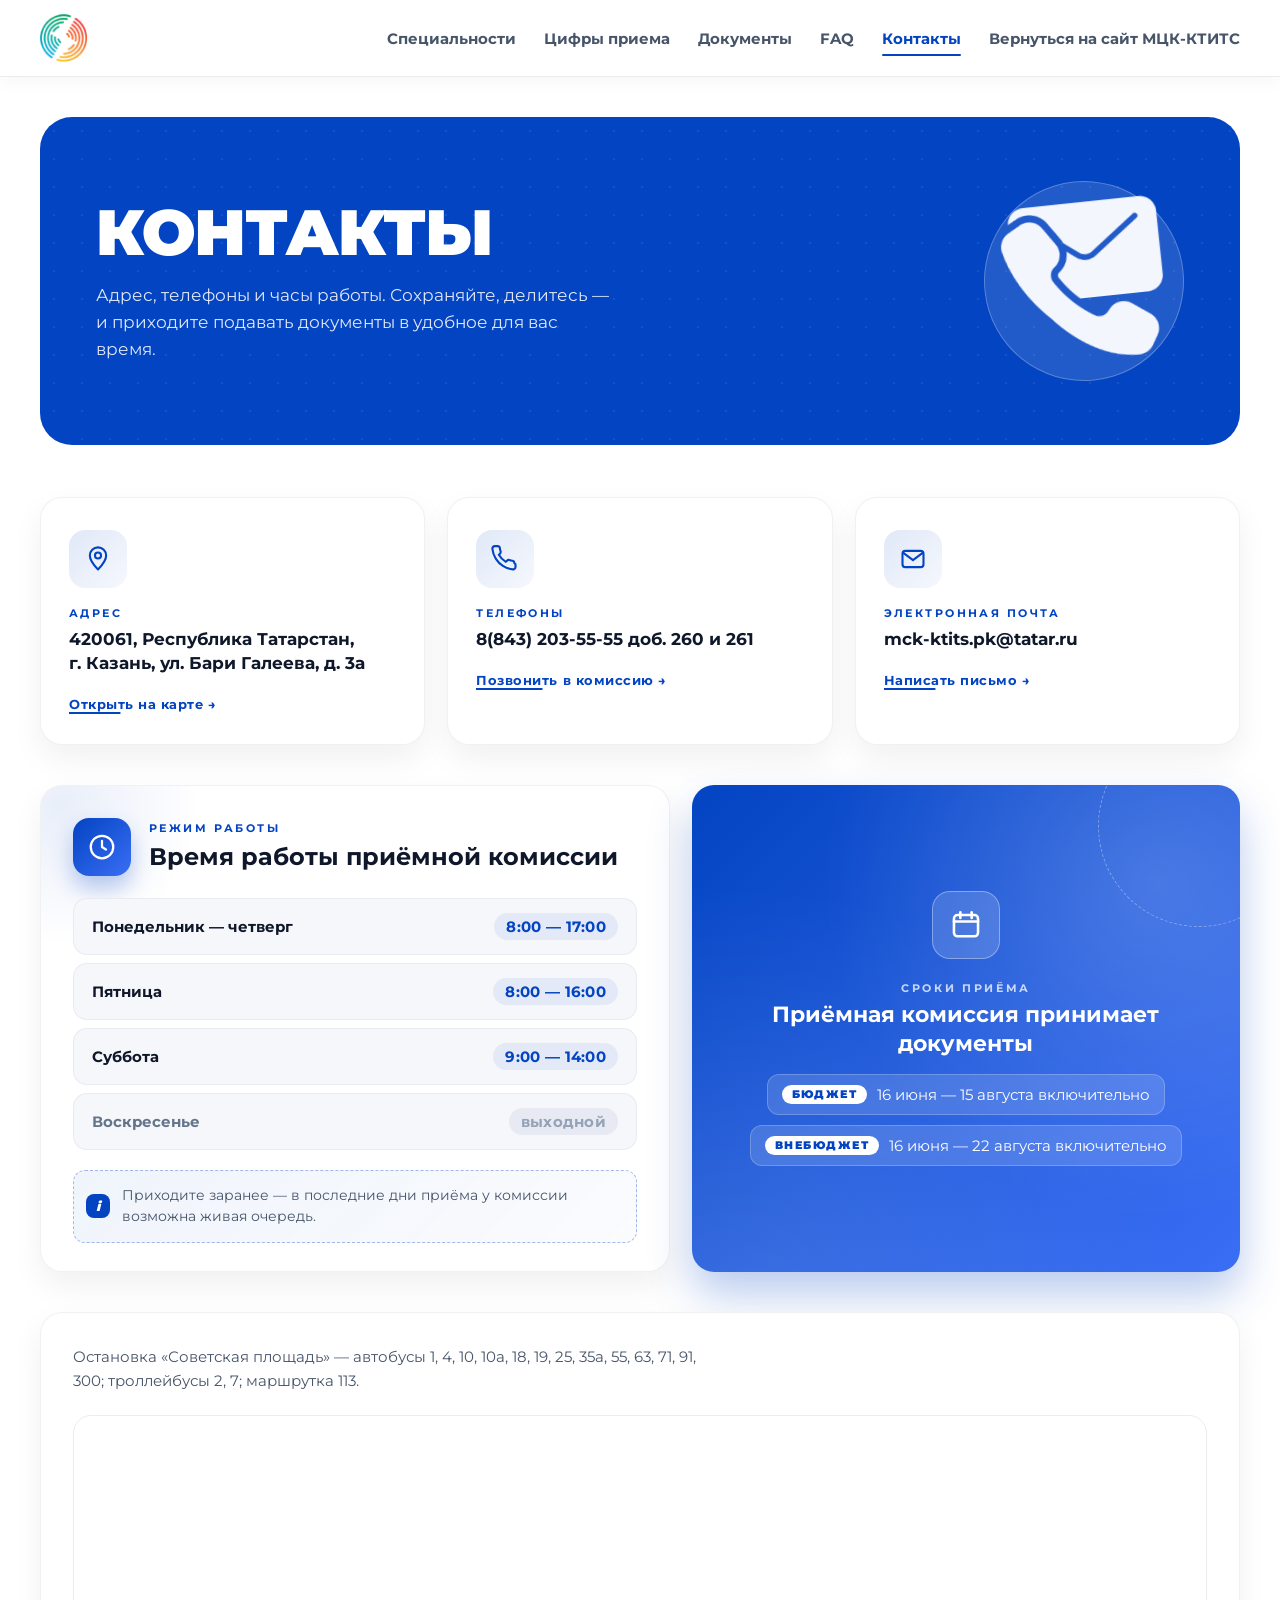
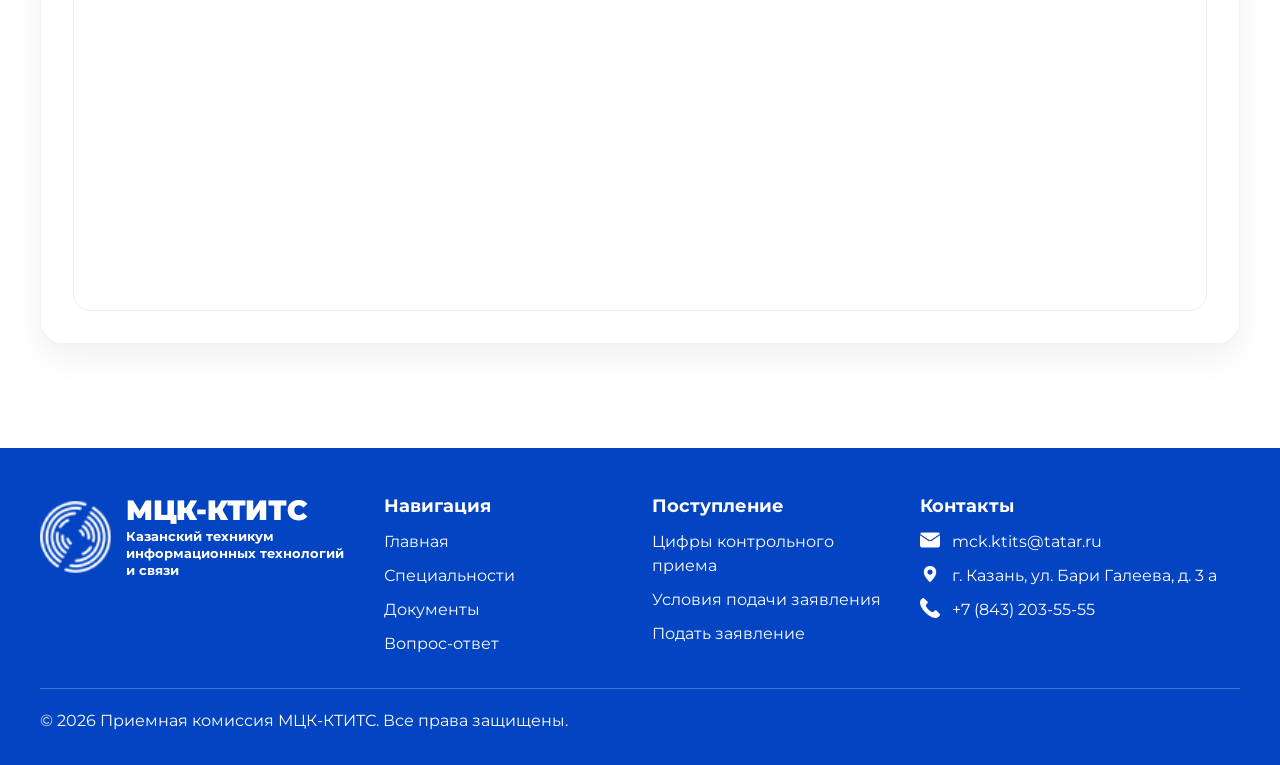
==== commit ba60ffb9: "update(style): pages" ====
--- a/contacts.html
+++ b/contacts.html
@@ -22,6 +22,7 @@
                     <a href="documents.html" class="site-nav__link">Документы</a>
                     <a href="faq.html" class="site-nav__link">FAQ</a>
                     <a href="contacts.html" class="site-nav__link site-nav__link--active">Контакты</a>
+                    <a href="https://mck-ktits.ru/" class="site-nav__link">Вернуться на сайт МЦК-КТИТС</a>
                 </nav>
                 <button class="site-burger" type="button" aria-label="Меню" aria-expanded="false">
                     <span></span><span></span><span></span>
@@ -34,11 +35,15 @@
                 <div class="container">
                     <div class="specialties-hero__panel">
                         <div class="specialties-hero__text">
-                            <h1 class="specialties-hero__title">Контакты приёмной комиссии</h1>
+                            <h1 class="specialties-hero__title">Контакты</h1>
                             <p class="specialties-hero__lead">
                                 Адрес, телефоны и часы работы. Сохраняйте, делитесь — и приходите
                                 подавать документы в удобное для вас время.
                             </p>
+                        </div>
+                        <div class="specialties-hero__badge" aria-hidden="true">
+                            <img src="assets/media/images/icons/контакты.svg" alt="" width="180"
+                                height="180">
                         </div>
                     </div>
                 </div>
@@ -176,8 +181,7 @@
                             </p>
                         </div>
                         <div class="map-card__frame">
-                            <iframe
-                                src="https://yandex.ru/map-widget/v1/?text=Казань%2C%20Бари%20Галеева%203а&z=16"
+                            <iframe src="https://yandex.ru/map-widget/v1/?text=Казань%2C%20Бари%20Галеева%203а&z=16"
                                 title="Карта — ул. Бари Галеева, 3а, Казань" loading="lazy"
                                 referrerpolicy="no-referrer-when-downgrade"></iframe>
                         </div>
@@ -246,4 +250,4 @@
     <script src="assets/js/main.js"></script>
 </body>
 
-</html>
+</html>
--- a/assets/css/style.css
+++ b/assets/css/style.css
@@ -10,10 +10,60 @@
   list-style: none;
 }
 
+.scroll-top {
+  position: fixed;
+  right: 28px;
+  bottom: 28px;
+  width: 52px;
+  height: 52px;
+  display: inline-flex;
+  align-items: center;
+  justify-content: center;
+  border: none;
+  border-radius: 50%;
+  background: var(--accent-color);
+  color: white;
+  cursor: pointer;
+  box-shadow: 0 12px 28px rgba(3, 68, 194, 0.35);
+  opacity: 0;
+  visibility: hidden;
+  transform: translateY(12px);
+  transition: opacity .25s ease, transform .25s ease, visibility .25s ease, background .2s ease;
+  z-index: 999;
+}
+
+.scroll-top.is-visible {
+  opacity: 1;
+  visibility: visible;
+  transform: translateY(0);
+}
+
+.scroll-top:hover {
+  background: #022f8a;
+}
+
+.scroll-top svg {
+  width: 22px;
+  height: 22px;
+}
+
+@media (max-width: 600px) {
+  .scroll-top {
+    right: 16px;
+    bottom: 16px;
+    width: 46px;
+    height: 46px;
+  }
+}
+
+html {
+  overflow-x: clip;
+}
+
 body {
   color: #1A1A1A;
   background: #fff;
-  overflow-x: hidden;
+  overflow-x: clip;
 }
 
 :root {
@@ -268,10 +318,20 @@
   transform: translateY(-2px);
 }
 
-.quick-link-card img {
+.quick-link-card__icon {
   flex-shrink: 0;
+  display: inline-flex;
+  align-items: center;
+  justify-content: center;
   width: 40px;
   height: 40px;
+  border-radius: 50%;
+  background: white;
+}
+
+.quick-link-card__icon img {
+  width: 20px;
+  height: 20px;
   object-fit: contain;
 }
 
@@ -598,19 +658,6 @@
   overflow: hidden;
 }
 
-.admission-flow__card::before {
-  content: "";
-  position: absolute;
-  left: 0;
-  top: 0;
-  width: 4px;
-  height: 100%;
-  background: linear-gradient(180deg, var(--accent-color), #3a6ef5);
-  transform: scaleY(0);
-  transform-origin: top center;
-  transition: transform 0.4s cubic-bezier(0.22, 1, 0.36, 1);
-}
-
 .admission-flow__card::after {
   content: "";
   position: absolute;
@@ -629,10 +676,6 @@
   transform: translateY(-4px);
   box-shadow: 0 22px 40px rgba(15, 23, 42, 0.1);
   border-color: rgba(3, 68, 194, 0.2);
-}
-
-.admission-flow__item:hover .admission-flow__card::before {
-  transform: scaleY(1);
 }
 
 .admission-flow__item:hover .admission-flow__card::after {
@@ -964,9 +1007,14 @@
     font-size: 16px;
   }
 
-  .quick-link-card img {
+  .quick-link-card__icon {
     width: 32px;
     height: 32px;
+  }
+
+  .quick-link-card__icon img {
+    width: 16px;
+    height: 16px;
   }
 
   .admission-steps {
@@ -1097,19 +1145,6 @@
     box-shadow 0.35s ease,
     border-color 0.35s ease;
   overflow: hidden;
-}
-
-.contact-card::before {
-  content: "";
-  position: absolute;
-  left: 0;
-  right: 0;
-  bottom: 0;
-  height: 4px;
-  background: linear-gradient(90deg, var(--accent-color), #3a6ef5);
-  transform: scaleX(0);
-  transform-origin: left center;
-  transition: transform 0.4s cubic-bezier(0.22, 1, 0.36, 1);
 }
 
 .contact-card::after {
@@ -1130,10 +1165,6 @@
   transform: translateY(-6px);
   box-shadow: 0 24px 46px rgba(15, 23, 42, 0.1);
   border-color: rgba(3, 68, 194, 0.22);
-}
-
-.contact-card:hover::before {
-  transform: scaleX(1);
 }
 
 .contact-card:hover::after {
@@ -2048,19 +2079,6 @@
   transition: transform 0.3s cubic-bezier(0.22, 1, 0.36, 1),
     box-shadow 0.3s ease,
     border-color 0.3s ease;
-}
-
-/* левая акцентная полоса */
-.spec-card::before {
-  content: "";
-  position: absolute;
-  left: 0;
-  top: 0;
-  bottom: 0;
-  width: 5px;
-  background: var(--accent-color);
-  border-radius: 0 4px 4px 0;
-  z-index: 1;
 }
 
 /* декоративный круг справа сверху */
@@ -2470,10 +2488,6 @@
     border-radius: 20px;
   }
 
-  .spec-card::before {
-    width: 4px;
-  }
-
   .spec-card__top {
     gap: 12px;
     margin-bottom: 18px;
@@ -2827,10 +2841,18 @@
   animation: sp-rise .7s ease-out both;
 }
 
+.sp-hero__top {
+  display: flex;
+  align-items: center;
+  gap: 32px;
+  padding: 10px 0 40px;
+}
+
 .sp-hero__head {
   position: relative;
   max-width: 760px;
-  padding: 10px 0 40px;
+  flex: 1 1 auto;
+  min-width: 0;
 }
 
 .sp-hero__title {
@@ -2859,13 +2881,10 @@
 }
 
 .sp-hero__illustration {
-  position: absolute;
-  top: -10px;
-  right: 0;
+  flex: 0 0 auto;
   width: clamp(220px, 28vw, 360px);
   pointer-events: none;
   animation: sp-float 7s ease-in-out infinite;
-  z-index: 0;
 }
 
 .sp-hero__illustration img {
@@ -2897,27 +2916,10 @@
   transition: transform .35s ease, border-color .35s ease, box-shadow .35s ease;
 }
 
-.sp-metric::after {
-  content: "";
-  position: absolute;
-  left: 0;
-  top: 0;
-  bottom: 0;
-  width: 3px;
-  background: var(--accent-color);
-  transform: scaleY(0);
-  transform-origin: top;
-  transition: transform .4s ease;
-}
-
 .sp-metric:hover {
   transform: translateY(-4px);
   border-color: rgba(3, 68, 194, 0.25);
   box-shadow: 0 18px 40px rgba(3, 68, 194, 0.1);
-}
-
-.sp-metric:hover::after {
-  transform: scaleY(1);
 }
 
 .sp-metric--wide {
@@ -3384,11 +3386,15 @@
 
 /* ── RESPONSIVE ─────────────────────── */
 @media (max-width: 1100px) {
+  .sp-hero__top {
+    flex-direction: column-reverse;
+    align-items: stretch;
+    gap: 20px;
+  }
+
   .sp-hero__illustration {
-    position: static;
     width: 220px;
-    margin: 0 0 20px auto;
-    display: block;
+    margin: 0 auto;
   }
 
   .sp-section__inner {
@@ -3521,7 +3527,7 @@
 }
 .faq-summary::-webkit-details-marker { display: none; }
 .faq-num {
-  font-size: 30px;
+  font-size: 38px;
   font-weight: 900;
   color: transparent;
   -webkit-text-stroke: 1.5px rgba(3, 68, 194, 0.4);
@@ -3616,19 +3622,26 @@
   background: #ffffff;
   border: 1px solid rgba(3, 68, 194, 0.12);
   box-shadow: 0 10px 30px rgba(3, 68, 194, 0.06);
-  overflow-x: auto;
-  -webkit-overflow-scrolling: touch;
 }
 .nums-table {
   width: 100%;
   min-width: 1040px;
-  border-collapse: collapse;
+  border-collapse: separate;
+  border-spacing: 0;
   font-size: 14.5px;
   color: #0B1A3A;
 }
+.nums-table thead {
+  position: sticky;
+  top: 76px;
+  z-index: 5;
+}
+
 .nums-table thead th {
+  position: -webkit-sticky;
   position: sticky;
-  top: 0;
+  top: 76px;
+  z-index: 5;
   background: var(--accent-color);
   color: #ffffff;
   font-weight: 700;
@@ -3639,6 +3652,7 @@
   padding: 16px 18px;
   white-space: nowrap;
   border-bottom: 1px solid rgba(255, 255, 255, 0.2);
+  transition: none;
 }
 .nums-table thead th.nums-th--num { text-align: right; }
 .nums-table thead th.nums-th--n { width: 56px; }
@@ -3650,6 +3664,14 @@
 }
 .nums-table tbody tr:hover {
   background: rgba(3, 68, 194, 0.07);
+}
+
+.nums-table tbody tr.nums-row--link {
+  cursor: pointer;
+}
+
+.nums-table tbody tr.nums-row--link:hover {
+  background: rgba(3, 68, 194, 0.12);
 }
 .nums-table td {
   padding: 16px 18px;
@@ -3702,12 +3724,12 @@
 
 .nums-summary {
   max-width: 1200px;
-  margin: 28px auto 0;
   padding: 0;
   list-style: none;
   display: grid;
   grid-template-columns: repeat(3, minmax(0, 1fr));
   gap: 16px;
+  margin-bottom: 30px;
 }
 .nums-summary__item {
   display: flex;
@@ -3754,7 +3776,7 @@
   .nums-summary { grid-template-columns: 1fr; }
 }
 
-@media (max-width: 720px) {
+@media (max-width: 1040px) {
   .nums-section { padding: 32px 0 64px; }
   .nums-table-wrap {
     border-radius: 18px;
@@ -3795,19 +3817,31 @@
     flex-shrink: 0;
   }
   .nums-td--num { text-align: right; }
-  .nums-total {
+  .nums-table tfoot tr.nums-total {
     background: linear-gradient(135deg, var(--accent-color), #3a6ef5) !important;
     border: none;
-  }
-  .nums-total td {
-    padding: 10px 0;
-    border-bottom: 1px solid rgba(255, 255, 255, 0.2);
-  }
-  .nums-total td:last-child { border-bottom: none; }
-  .nums-total td::before {
-    color: rgba(255, 255, 255, 0.75);
-  }
-  .nums-total__label { display: none; }
+    display: flex;
+    align-items: center;
+    justify-content: space-between;
+    gap: 12px;
+    padding: 18px 22px;
+    margin-bottom: 0;
+  }
+  .nums-table tfoot tr.nums-total td {
+    display: block;
+    padding: 0;
+    border-bottom: none;
+    text-align: center;
+  }
+  .nums-table tfoot tr.nums-total td::before { display: none; }
+  .nums-table tfoot tr.nums-total .nums-total__label {
+    display: block;
+    flex: 1 1 auto;
+    text-align: left;
+  }
+  .nums-table tfoot tr.nums-total .nums-total__value {
+    flex: 0 0 auto;
+  }
 }
 
 /* ── НОРМАТИВНЫЕ ДОКУМЕНТЫ ──────────── */
